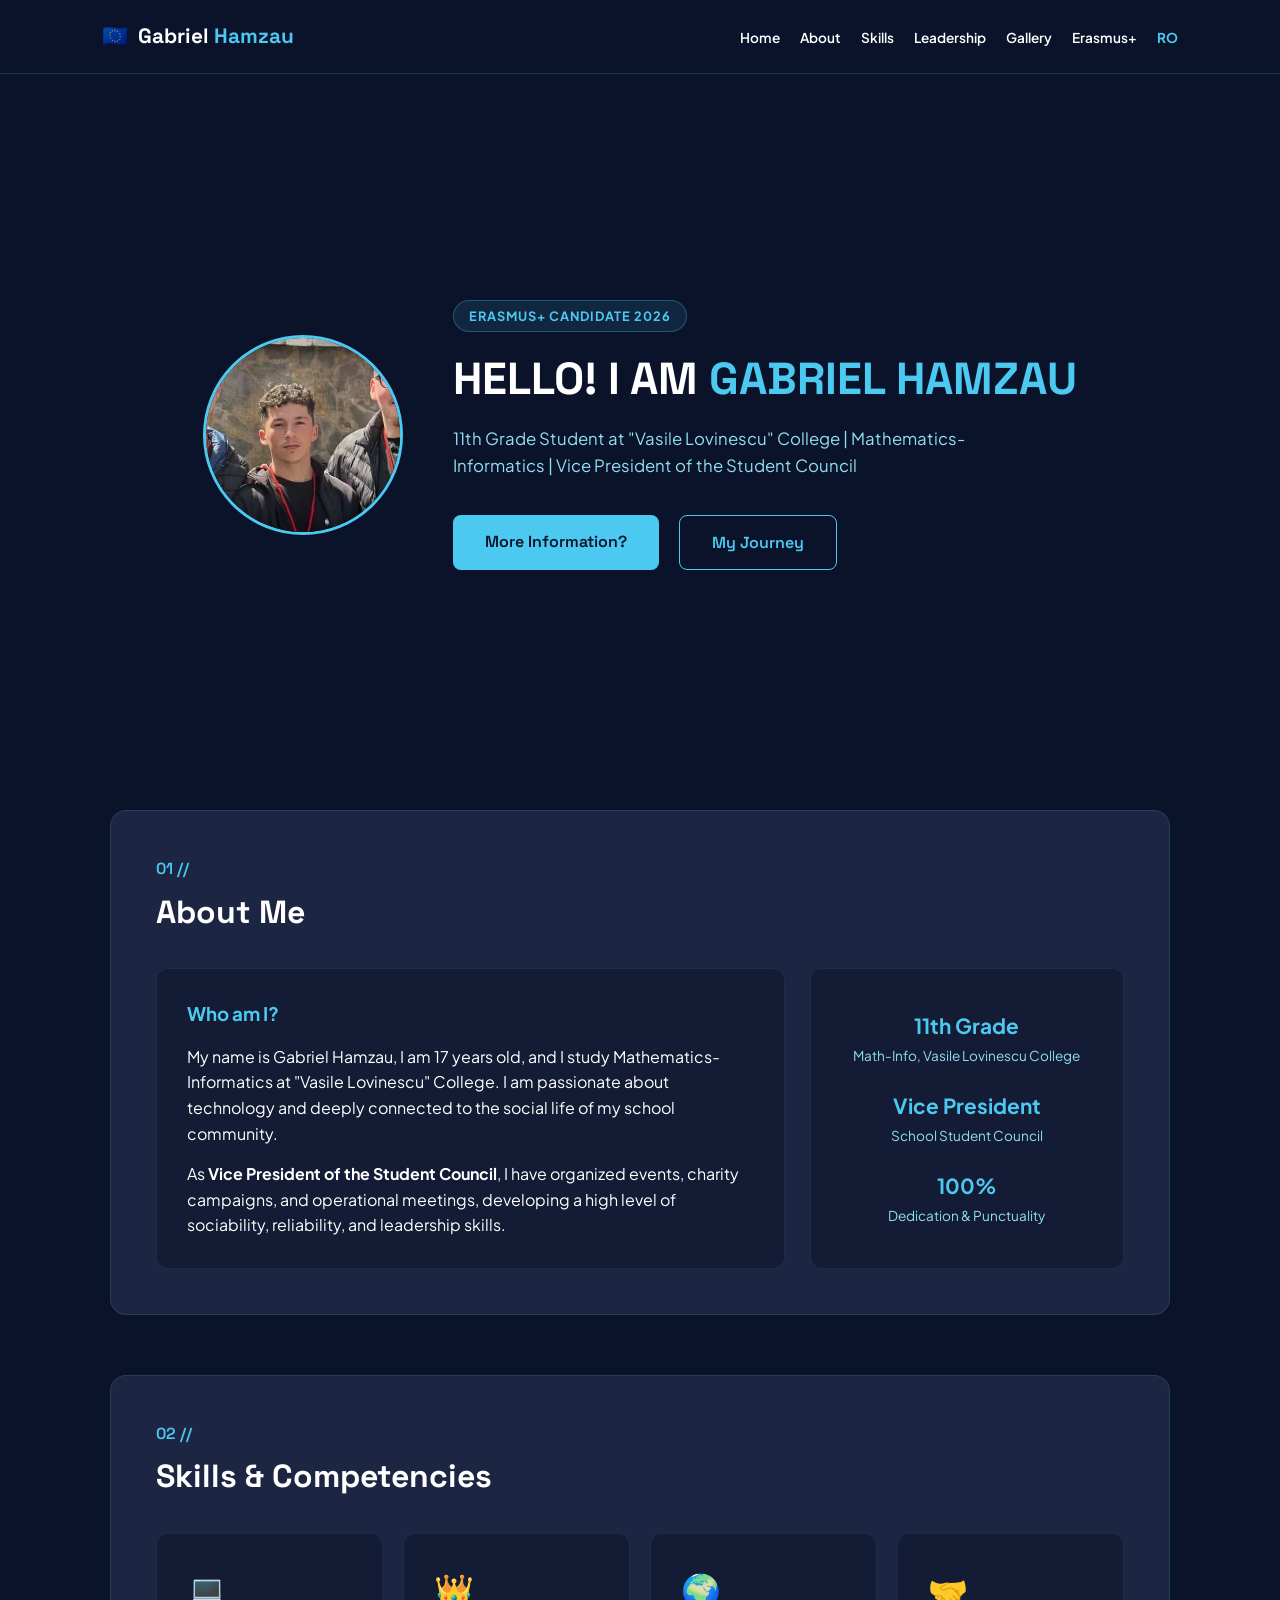
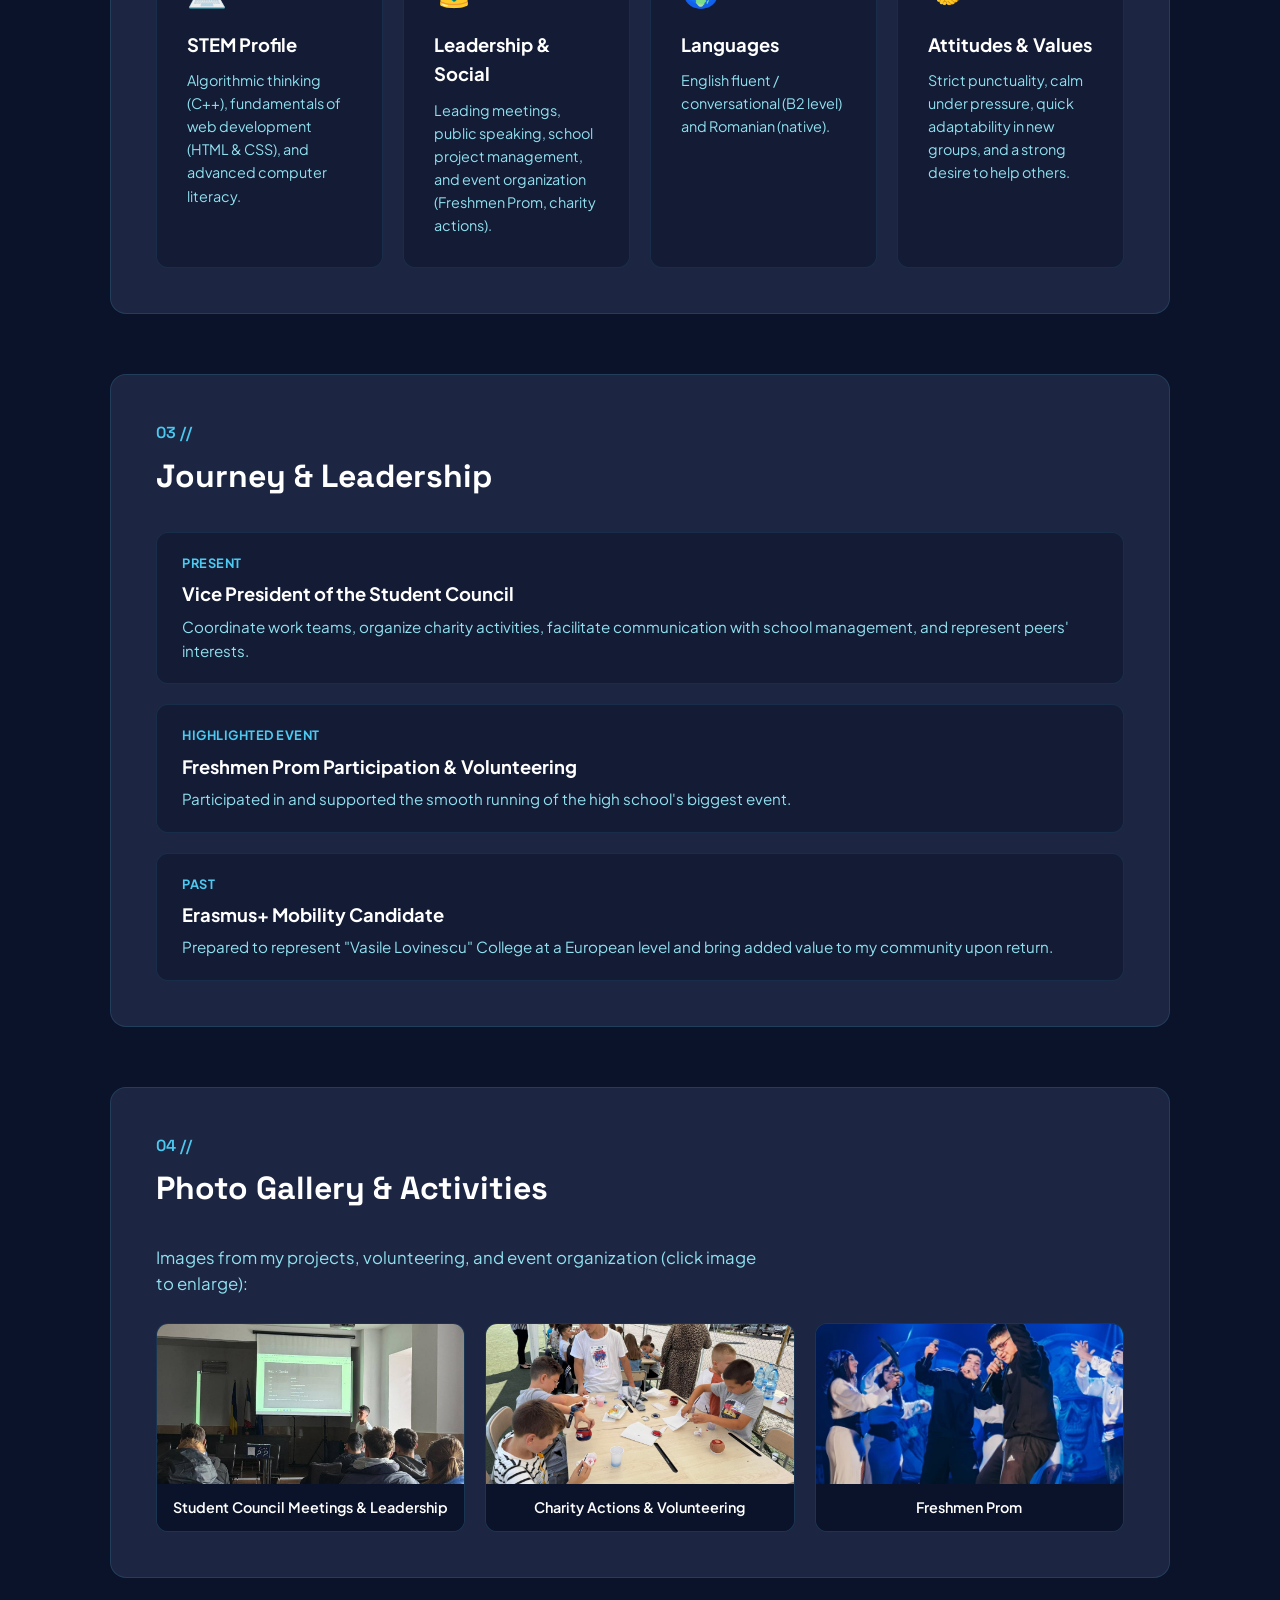
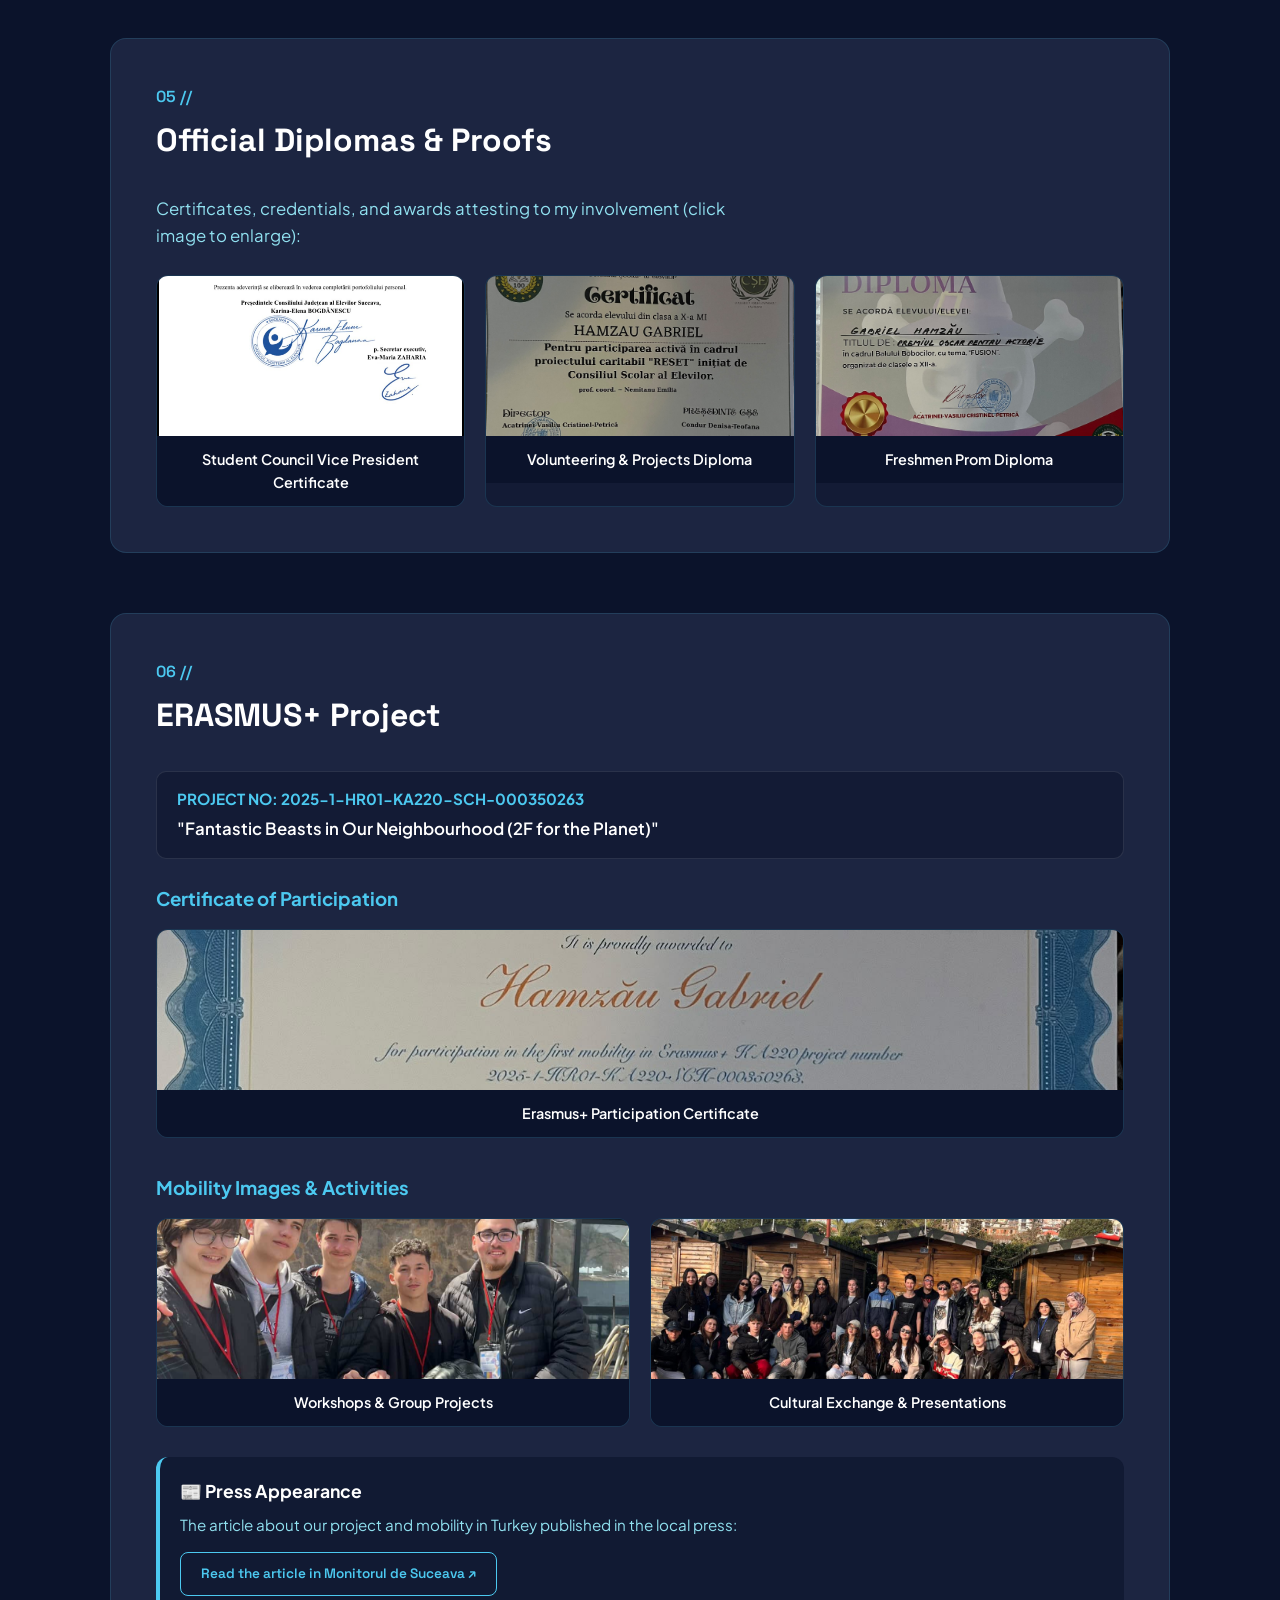
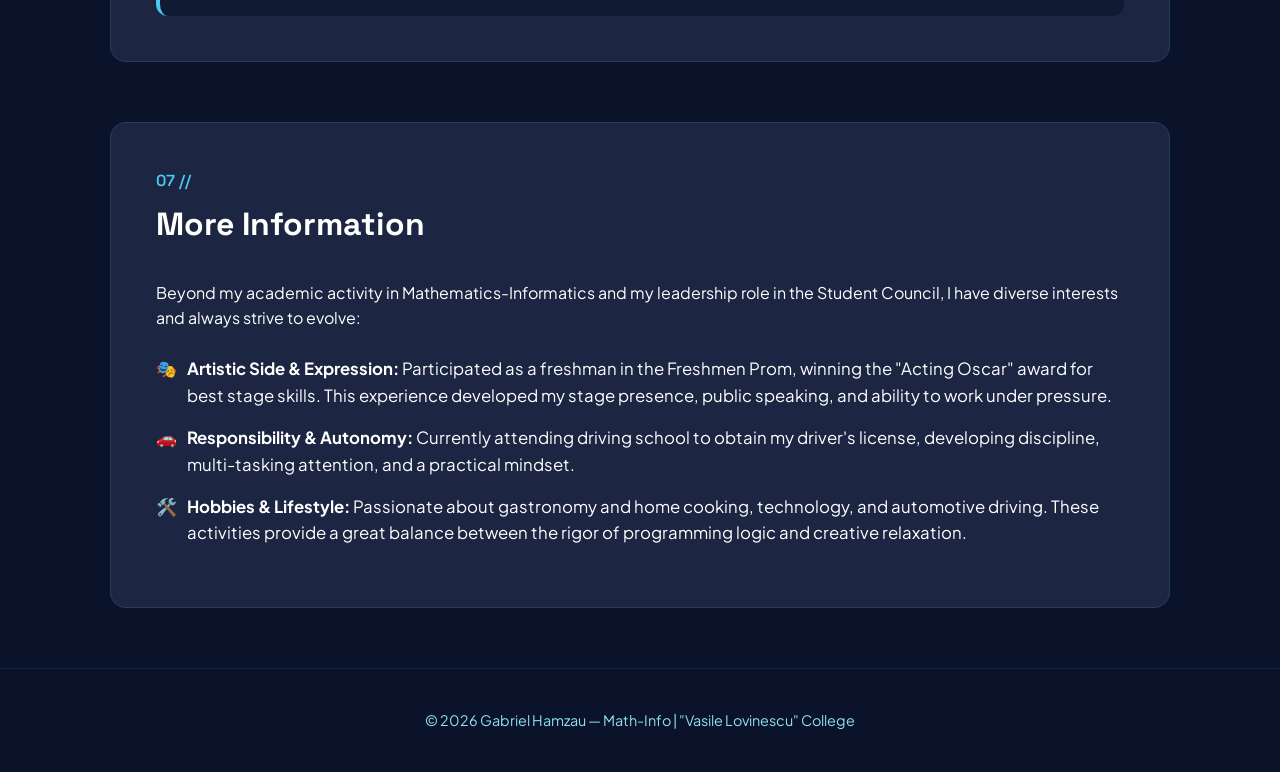
==== index-en.html @ 8b27a1c2 "Add Erasmus portfolio website Co-authored-by: Copilot App <223556219+Copilot@users.noreply.github.co" ====
<!DOCTYPE html>
<html lang="en">
<head>
    <meta charset="UTF-8">
    <meta name="viewport" content="width=device-width, initial-scale=1.0">
    <title>Erasmus Portfolio | Gabriel Hamzau</title>
    <!-- Fonts -->
    <link href="https://fonts.googleapis.com/css2?family=Space+Grotesk:wght@300;400;600;700&family=Plus+Jakarta+Sans:wght@300;400;600;700&display=swap" rel="stylesheet">
    <link rel="stylesheet" href="style.css">
</head>
<body>

    <!-- Video Background -->
    <video autoplay muted loop playsinline class="video-background">
        <source src="Imagini/fundal.mp4" type="video/mp4">
    </video>
    <div class="video-overlay"></div>

    <!-- Navigation Menu -->
    <header>
        <div class="logo">
            <span class="eu-star">🇪🇺</span> Gabriel <span>Hamzau</span>
        </div>
        <nav>
            <ul>
                <li><a href="#hero">Home</a></li>
                <li><a href="#despre">About</a></li>
                <li><a href="#abilitati">Skills</a></li>
                <li><a href="#traseu">Leadership</a></li>
                <li><a href="#galerie">Gallery</a></li>
                <li><a href="#participare-erasmus">Erasmus+</a></li>
                <li><a href="index.html" style="color: var(--primary); font-weight: 700;">RO</a></li>
            </ul>
        </nav>
    </header>

    <!-- HERO SECTION -->
    <section id="hero">
        <div class="hero-content">
            <div class="profile-wrapper">
                <img src="Imagini/profil.jpg" alt="Gabriel Hamzau" class="profile-img">
            </div>
            
            <div class="hero-text">
                <span class="cyber-badge">ERASMUS+ CANDIDATE 2026</span>
                <h1>HELLO! I AM <span class="clean-text">GABRIEL HAMZAU</span></h1>
                <p class="subtitle">11th Grade Student at "Vasile Lovinescu" College | Mathematics-Informatics | Vice President of the Student Council</p>
                <div class="hero-buttons">
                    <a href="#INFORMATII" class="btn primary-glow">More Information?</a>
                    <a href="#traseu" class="btn secondary-btn">My Journey</a>
                </div>
            </div>
        </div>
    </section>

    <main class="main-container">

        <!-- 01 // ABOUT ME -->
        <section id="despre" class="section-card">
            <div class="section-header">
                <span class="section-number">01 //</span>
                <h2>About Me</h2>
            </div>
            <div class="bento-grid">
                <div class="bento-box intro-box">
                    <h3>Who am I?</h3>
                    <p>My name is Gabriel Hamzau, I am 17 years old, and I study Mathematics-Informatics at "Vasile Lovinescu" College. I am passionate about technology and deeply connected to the social life of my school community.</p>
                    <p style="margin-top: 15px;">As <strong>Vice President of the Student Council</strong>, I have organized events, charity campaigns, and operational meetings, developing a high level of sociability, reliability, and leadership skills.</p>
                </div>
                <div class="bento-box stats-box">
                    <div class="stat-item">
                        <span class="stat-num">11th Grade</span>
                        <span class="stat-desc">Math-Info, Vasile Lovinescu College</span>
                    </div>
                    <div class="stat-item">
                        <span class="stat-num">Vice President</span>
                        <span class="stat-desc">School Student Council</span>
                    </div>
                    <div class="stat-item">
                        <span class="stat-num">100%</span>
                        <span class="stat-desc">Dedication & Punctuality</span>
                    </div>
                </div>
            </div>
        </section>

        <!-- 02 // SKILLS -->
        <section id="abilitati" class="section-card">
            <div class="section-header">
                <span class="section-number">02 //</span>
                <h2>Skills & Competencies</h2>
            </div>
            
            <div class="skills-grid">
                <div class="skill-card">
                    <div class="skill-icon">💻</div>
                    <h3>STEM Profile</h3>
                    <p>Algorithmic thinking (C++), fundamentals of web development (HTML & CSS), and advanced computer literacy.</p>
                </div>
                <div class="skill-card">
                    <div class="skill-icon">👑</div>
                    <h3>Leadership & Social</h3>
                    <p>Leading meetings, public speaking, school project management, and event organization (Freshmen Prom, charity actions).</p>
                </div>
                <div class="skill-card">
                    <div class="skill-icon">🌍</div>
                    <h3>Languages</h3>
                    <p>English fluent / conversational (B2 level) and Romanian (native).</p>
                </div>
                <div class="skill-card">
                    <div class="skill-icon">🤝</div>
                    <h3>Attitudes & Values</h3>
                    <p>Strict punctuality, calm under pressure, quick adaptability in new groups, and a strong desire to help others.</p>
                </div>
            </div>
        </section>

        <!-- 03 // JOURNEY & LEADERSHIP -->
        <section id="traseu" class="section-card">
            <div class="section-header">
                <span class="section-number">03 //</span>
                <h2>Journey & Leadership</h2>
            </div>
            
            <div class="timeline">
                <div class="timeline-item">
                    <div class="timeline-date">Present</div>
                    <div class="timeline-content">
                        <h3>Vice President of the Student Council</h3>
                        <p>Coordinate work teams, organize charity activities, facilitate communication with school management, and represent peers' interests.</p>
                    </div>
                </div>
                <div class="timeline-item">
                    <div class="timeline-date">Highlighted Event</div>
                    <div class="timeline-content">
                        <h3>Freshmen Prom Participation & Volunteering</h3>
                        <p>Participated in and supported the smooth running of the high school's biggest event.</p>
                    </div>
                </div>
                <div class="timeline-item">
                    <div class="timeline-date">Past</div>
                    <div class="timeline-content">
                        <h3>Erasmus+ Mobility Candidate</h3>
                        <p>Prepared to represent "Vasile Lovinescu" College at a European level and bring added value to my community upon return.</p>
                    </div>
                </div>
            </div>
        </section>

        <!-- 04 // PHOTO GALLERY -->
        <section id="galerie" class="section-card">
            <div class="section-header">
                <span class="section-number">04 //</span>
                <h2>Photo Gallery & Activities</h2>
            </div>
            <p class="subtitle" style="margin-bottom: 25px;">Images from my projects, volunteering, and event organization (click image to enlarge):</p>
            
            <div class="cyber-gallery">
                <div class="gallery-card" onclick="deschideImagine(this)">
                    <img src="Imagini/activitate1.jpg" alt="Student Council Meetings & Team">
                    <div class="gallery-info">Student Council Meetings & Leadership</div>
                </div>
                <div class="gallery-card" onclick="deschideImagine(this)">
                    <img src="Imagini/activitate2.jpg" alt="Charity Actions">
                    <div class="gallery-info">Charity Actions & Volunteering</div>
                </div>
                <div class="gallery-card" onclick="deschideImagine(this)">
                    <img src="Imagini/activitate3.jpg" alt="Freshmen Prom">
                    <div class="gallery-info">Freshmen Prom</div>
                </div>
            </div>
        </section>

        <!-- 05 // DIPLOMAS & PROOFS -->
        <section id="diplome" class="section-card">
            <div class="section-header">
                <span class="section-number">05 //</span>
                <h2>Official Diplomas & Proofs</h2>
            </div>
            <p class="subtitle" style="margin-bottom: 25px;">Certificates, credentials, and awards attesting to my involvement (click image to enlarge):</p>
            
            <div class="cyber-gallery">
                <div class="gallery-card" onclick="deschideImagine(this)">
                    <img src="Imagini/diploma1.jpg" alt="Vice President Certificate">
                    <div class="gallery-info">Student Council Vice President Certificate</div>
                </div>
                <div class="gallery-card" onclick="deschideImagine(this)">
                    <img src="Imagini/diploma2.jpg" alt="Volunteering Diploma">
                    <div class="gallery-info">Volunteering & Projects Diploma</div>
                </div>
                <div class="gallery-card" onclick="deschideImagine(this)">
                    <img src="Imagini/diploma3.jpg" alt="Freshmen Prom Diploma">
                    <div class="gallery-info">Freshmen Prom Diploma</div>
                </div>
            </div>
        </section>

        <!-- 06 // ERASMUS+ PARTICIPATION -->
        <section id="participare-erasmus" class="section-card">
            <div class="section-header">
                <span class="section-number">06 //</span>
                <h2>ERASMUS+ Project</h2>
            </div>
            <div style="margin-bottom: 25px; background: rgba(11, 19, 43, 0.5); padding: 15px 20px; border-radius: 10px; border: 1px solid rgba(255,255,255,0.1);">
                <p style="color: var(--primary); font-weight: 700; font-size: 0.95rem; margin-bottom: 5px;">PROJECT NO: 2025-1-HR01-KA220-SCH-000350263</p>
                <p style="font-size: 1.05rem; font-weight: 600;">"Fantastic Beasts in Our Neighbourhood (2F for the Planet)"</p>
            </div>
            
            <h3 style="margin-bottom: 15px; color: var(--primary);">Certificate of Participation</h3>
            <div class="cyber-gallery" style="margin-bottom: 35px;">
                <div class="gallery-card" onclick="deschideImagine(this)">
                    <img src="Imagini/diploma10.jpg" alt="ERASMUS Certificate">
                    <div class="gallery-info">Erasmus+ Participation Certificate</div>
                </div>
            </div>

            <h3 style="margin-bottom: 15px; color: var(--primary);">Mobility Images & Activities</h3>
            <div class="cyber-gallery">
                <div class="gallery-card" onclick="deschideImagine(this)">
                    <img src="Imagini/diploma11.jpg" alt="ERASMUS Photos 1">
                    <div class="gallery-info">Workshops & Group Projects</div>
                </div>
                <div class="gallery-card" onclick="deschideImagine(this)">
                    <img src="Imagini/diploma12.jpg" alt="ERASMUS Photos 2">
                    <div class="gallery-info">Cultural Exchange & Presentations</div>
                </div>
            </div>

            <!-- LOCAL PRESS APPEARANCE -->
            <div style="margin-top: 30px; background: rgba(11, 19, 43, 0.6); padding: 20px; border-radius: 12px; border-left: 4px solid var(--primary);">
                <h3 style="font-size: 1.1rem; margin-bottom: 8px;">📰 Press Appearance</h3>
                <p style="color: var(--text-dim); font-size: 0.95rem; margin-bottom: 15px;">
                    The article about our project and mobility in Turkey published in the local press:
                </p>
                <a href="https://www.monitorulsv.ro/turcia-destinatia-celei-de-a-doua-intalniri-de-proiect-pentru-elevi-si-profesori-ai-colegiului-vasile-lovinescu-falticeni_f33e3d/" target="_blank" class="btn secondary-btn" style="font-size: 0.85rem; padding: 10px 20px;">
                    Read the article in Monitorul de Suceava ↗
                </a>
            </div>
        </section>

        <!-- 07 // MORE INFORMATION ABOUT ME -->
        <section id="INFORMATII" class="section-card">
            <div class="section-header">
                <span class="section-number">07 //</span>
                <h2>More Information</h2>
            </div>
            <div class="INFORMATII">
                <p>Beyond my academic activity in Mathematics-Informatics and my leadership role in the Student Council, I have diverse interests and always strive to evolve:</p>
                <ul class="glow-list">
                    <li>🎭 <span><strong>Artistic Side & Expression:</strong> Participated as a freshman in the Freshmen Prom, winning the "Acting Oscar" award for best stage skills. This experience developed my stage presence, public speaking, and ability to work under pressure.</span></li>
                    <li>🚗 <span><strong>Responsibility & Autonomy:</strong> Currently attending driving school to obtain my driver's license, developing discipline, multi-tasking attention, and a practical mindset.</span></li>
                    <li>🛠️ <span><strong>Hobbies & Lifestyle:</strong> Passionate about gastronomy and home cooking, technology, and automotive driving. These activities provide a great balance between the rigor of programming logic and creative relaxation.</span></li>
                </ul>
            </div>
        </section>

    </main>

    <!-- Image Modal -->
    <div id="modal-poza" class="modal" onclick="inchideImagine()">
        <span class="inchide">&times;</span>
        <img class="modal-content" id="img-marita">
        <div id="caption"></div>
    </div>

    <footer>
        <p>&copy; 2026 Gabriel Hamzau — Math-Info | "Vasile Lovinescu" College</p>
    </footer>

    <script>
        function deschideImagine(element) {
            var modal = document.getElementById("modal-poza");
            var imgMarita = document.getElementById("img-marita");
            var captionText = document.getElementById("caption");
            var imgSursa = element.getElementsByTagName("img")[0];
            var textInfo = element.getElementsByClassName("gallery-info")[0];

            modal.style.display = "flex";
            imgMarita.src = imgSursa.src;
            captionText.innerHTML = textInfo.innerHTML;
        }

        function inchideImagine() {
            document.getElementById("modal-poza").style.display = "none";
        }
    </script>
</body>
</html>
---- style.css ----
/* Variabile de culoare unificate */
:root {
    --bg-dark: #0b132b;          /* Albastru închis */
    --card-bg: #1c2541;          /* Card-uri albastru închis */
    --primary: #4cc9f0;          /* Cyan curat */
    --accent: #480ca8;
    --text-white: #ffffff;
    --text-dim: #90e0ef;
}

* {
    margin: 0;
    padding: 0;
    box-sizing: border-box;
    scroll-behavior: smooth;
}

body {
    font-family: 'Plus Jakarta Sans', sans-serif;
    background-color: var(--bg-dark);
    color: var(--text-white);
    overflow-x: hidden;
    line-height: 1.6;
}

/* NOU: FUNDAL VIDEO INTEGRAT */
.video-background {
    position: fixed;
    top: 0;
    left: 0;
    width: 100vw;
    height: 100vh;
    object-fit: cover;
    z-index: -2;
}

/* Overlay întunecat pentru lizibilitatea textului */
.video-overlay {
    position: fixed;
    top: 0;
    left: 0;
    width: 100%;
    height: 100%;
    background: rgba(11, 19, 43, 0.75);
    z-index: -1;
}

/* Antet / Navigație */
header {
    position: fixed;
    top: 0;
    width: 100%;
    display: flex;
    justify-content: space-between;
    align-items: center;
    padding: 20px 8%;
    background: rgba(11, 19, 43, 0.95);
    border-bottom: 1px solid rgba(76, 201, 240, 0.2);
    z-index: 1000;
}

.logo {
    font-family: 'Space Grotesk', sans-serif;
    font-size: 1.3rem;
    font-weight: 700;
}

.logo span {
    color: var(--primary);
}

.eu-star {
    margin-right: 5px;
}

nav ul {
    display: flex;
    list-style: none;
}

nav ul li {
    margin-left: 20px;
}

nav ul li a {
    color: var(--text-white);
    text-decoration: none;
    font-weight: 600;
    font-size: 0.85rem;
    transition: all 0.3s;
    position: relative;
}

nav ul li a:hover {
    color: var(--primary);
}

/* Secțiunea HERO */
#hero {
    min-height: 90vh;
    display: flex;
    align-items: center;
    justify-content: center;
    padding: 120px 8% 60px 8%;
}

.hero-content {
    display: flex;
    align-items: center;
    gap: 50px;
    max-width: 1200px;
}

.profile-wrapper {
    width: 200px;
    height: 200px;
    flex-shrink: 0;
}

.profile-img {
    width: 100%;
    height: 100%;
    border-radius: 50%;
    object-fit: cover;
    border: 3px solid var(--primary);
}

.cyber-badge {
    background: rgba(76, 201, 240, 0.1);
    color: var(--primary);
    border: 1px solid rgba(76, 201, 240, 0.3);
    padding: 5px 15px;
    border-radius: 30px;
    font-size: 0.8rem;
    font-weight: 700;
    letter-spacing: 1px;
    display: inline-block;
    margin-bottom: 20px;
}

h1 {
    font-family: 'Space Grotesk', sans-serif;
    font-size: 2.8rem;
    font-weight: 700;
    line-height: 1.2;
    margin-bottom: 20px;
}

.clean-text {
    color: var(--primary);
}

.subtitle {
    font-size: 1.05rem;
    color: var(--text-dim);
    margin-bottom: 35px;
    max-width: 600px;
}

/* Butoane */
.hero-buttons {
    display: flex;
    gap: 20px;
}

.btn {
    display: inline-block;
    padding: 14px 32px;
    border-radius: 8px;
    text-decoration: none;
    font-weight: 600;
    font-size: 1rem;
    transition: all 0.3s ease;
    font-family: 'Space Grotesk', sans-serif;
}

.primary-glow {
    background: var(--primary);
    color: var(--bg-dark);
}

.primary-glow:hover {
    background: #ffffff;
    transform: translateY(-2px);
}

.secondary-btn {
    border: 1px solid var(--primary);
    color: var(--primary);
}

.secondary-btn:hover {
    background: rgba(76, 201, 240, 0.1);
}

/* Structura Principală */
.main-container {
    max-width: 1100px;
    margin: 0 auto;
    padding: 0 20px;
}

.section-card {
    background: var(--card-bg);
    border: 1px solid rgba(76, 201, 240, 0.15);
    padding: 45px;
    border-radius: 16px;
    margin-bottom: 60px;
}

.section-header {
    margin-bottom: 30px;
}

.section-number {
    color: var(--primary);
    font-family: 'Space Grotesk', sans-serif;
    font-weight: 600;
    display: block;
    margin-bottom: 5px;
}

h2 {
    font-family: 'Space Grotesk', sans-serif;
    font-size: 2rem;
}

/* Bento Grid */
.bento-grid {
    display: grid;
    grid-template-columns: 2fr 1fr;
    gap: 25px;
}

.bento-box {
    background: rgba(11, 19, 43, 0.5);
    border: 1px solid rgba(76, 201, 240, 0.1);
    padding: 30px;
    border-radius: 12px;
}

.intro-box h3 {
    margin-bottom: 15px;
    color: var(--primary);
}

.stats-box {
    display: flex;
    flex-direction: column;
    justify-content: space-around;
    text-align: center;
}

.stat-item {
    margin: 10px 0;
}

.stat-num {
    font-size: 1.3rem;
    font-weight: 700;
    color: var(--primary);
    display: block;
}

.stat-desc {
    color: var(--text-dim);
    font-size: 0.85rem;
}

/* Abilități Grid */
.skills-grid {
    display: grid;
    grid-template-columns: repeat(auto-fit, minmax(220px, 1fr));
    gap: 20px;
}

.skill-card {
    background: rgba(11, 19, 43, 0.5);
    border: 1px solid rgba(76, 201, 240, 0.1);
    padding: 30px;
    border-radius: 12px;
    transition: all 0.3s ease;
}

.skill-card:hover {
    border-color: var(--primary);
}

.skill-icon {
    font-size: 2rem;
    margin-bottom: 15px;
}

.skill-card h3 {
    margin-bottom: 10px;
    font-size: 1.15rem;
}

.skill-card p {
    color: var(--text-dim);
    font-size: 0.9rem;
}

/* Parcurs & Leadership */
.timeline {
    display: flex;
    flex-direction: column;
    gap: 20px;
}

.timeline-item {
    background: rgba(11, 19, 43, 0.5);
    border: 1px solid rgba(76, 201, 240, 0.1);
    padding: 20px 25px;
    border-radius: 12px;
}

.timeline-date {
    color: var(--primary);
    font-size: 0.8rem;
    font-weight: 700;
    text-transform: uppercase;
    margin-bottom: 6px;
    letter-spacing: 0.5px;
}

.timeline-content h3 {
    font-size: 1.15rem;
    margin-bottom: 6px;
}

.timeline-content p {
    color: var(--text-dim);
    font-size: 0.95rem;
}

/* Galerie & Diplome Grid */
.cyber-gallery {
    display: grid;
    grid-template-columns: repeat(auto-fit, minmax(240px, 1fr));
    gap: 20px;
}

.gallery-card {
    background: rgba(11, 19, 43, 0.5);
    border: 1px solid rgba(76, 201, 240, 0.15);
    border-radius: 12px;
    overflow: hidden;
    cursor: pointer;
    transition: all 0.3s ease;
}

.gallery-card:hover {
    border-color: var(--primary);
}

.gallery-card img {
    width: 100%;
    height: 160px;
    object-fit: cover;
    display: block;
}

.gallery-info {
    padding: 12px;
    text-align: center;
    font-size: 0.9rem;
    font-weight: 600;
    color: var(--text-white);
    background: var(--bg-dark);
}

/* Lista Erasmus */
.glow-list {
    list-style: none;
    margin-top: 25px;
}

.glow-list li {
    margin-bottom: 15px;
    display: flex;
    align-items: start;
    font-size: 1.05rem;
}

.glow-list li span {
    margin-left: 10px;
}

/* Modal Pop-up */
.modal {
    display: none;
    position: fixed;
    z-index: 2000;
    left: 0;
    top: 0;
    width: 100%;
    height: 100%;
    background-color: rgba(0, 0, 0, 0.85);
    backdrop-filter: blur(5px);
    justify-content: center;
    align-items: center;
    flex-direction: column;
    cursor: pointer;
}

.modal-content {
    max-width: 85%;
    max-height: 80%;
    border-radius: 10px;
    border: 2px solid var(--primary);
}

#caption {
    margin-top: 15px;
    color: var(--text-white);
    font-size: 1.1rem;
    font-weight: 600;
}

.inchide {
    position: absolute;
    top: 20px;
    right: 35px;
    color: #ffffff;
    font-size: 40px;
    font-weight: bold;
}

/* Footer */
footer {
    text-align: center;
    padding: 40px;
    background: var(--bg-dark);
    color: var(--text-dim);
    font-size: 0.9rem;
    border-top: 1px solid rgba(76, 201, 240, 0.1);
}

/* Adaptare ecran mobil */
@media (max-width: 900px) {
    .hero-content {
        flex-direction: column;
        text-align: center;
    }
    .hero-buttons {
        justify-content: center;
    }
    .bento-grid {
        grid-template-columns: 1fr;
    }
    header {
        padding: 15px 5%;
    }
}
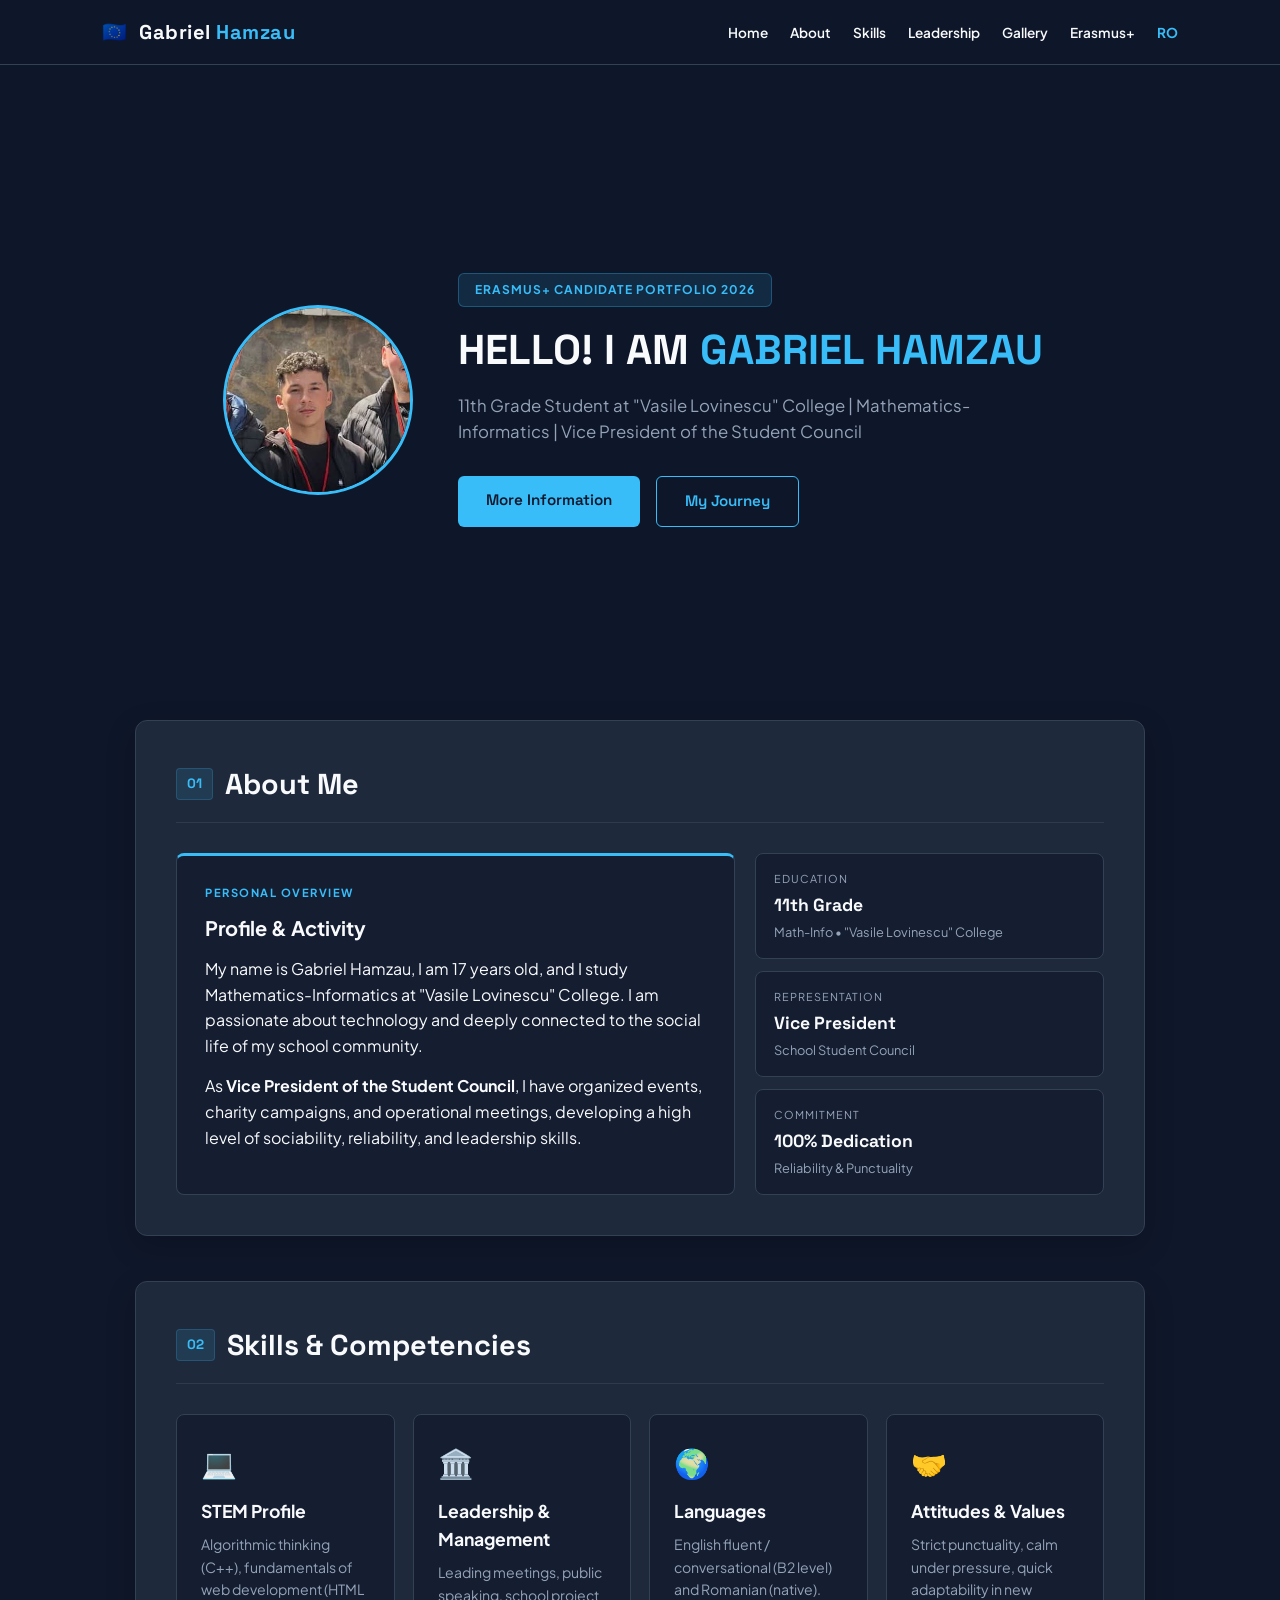
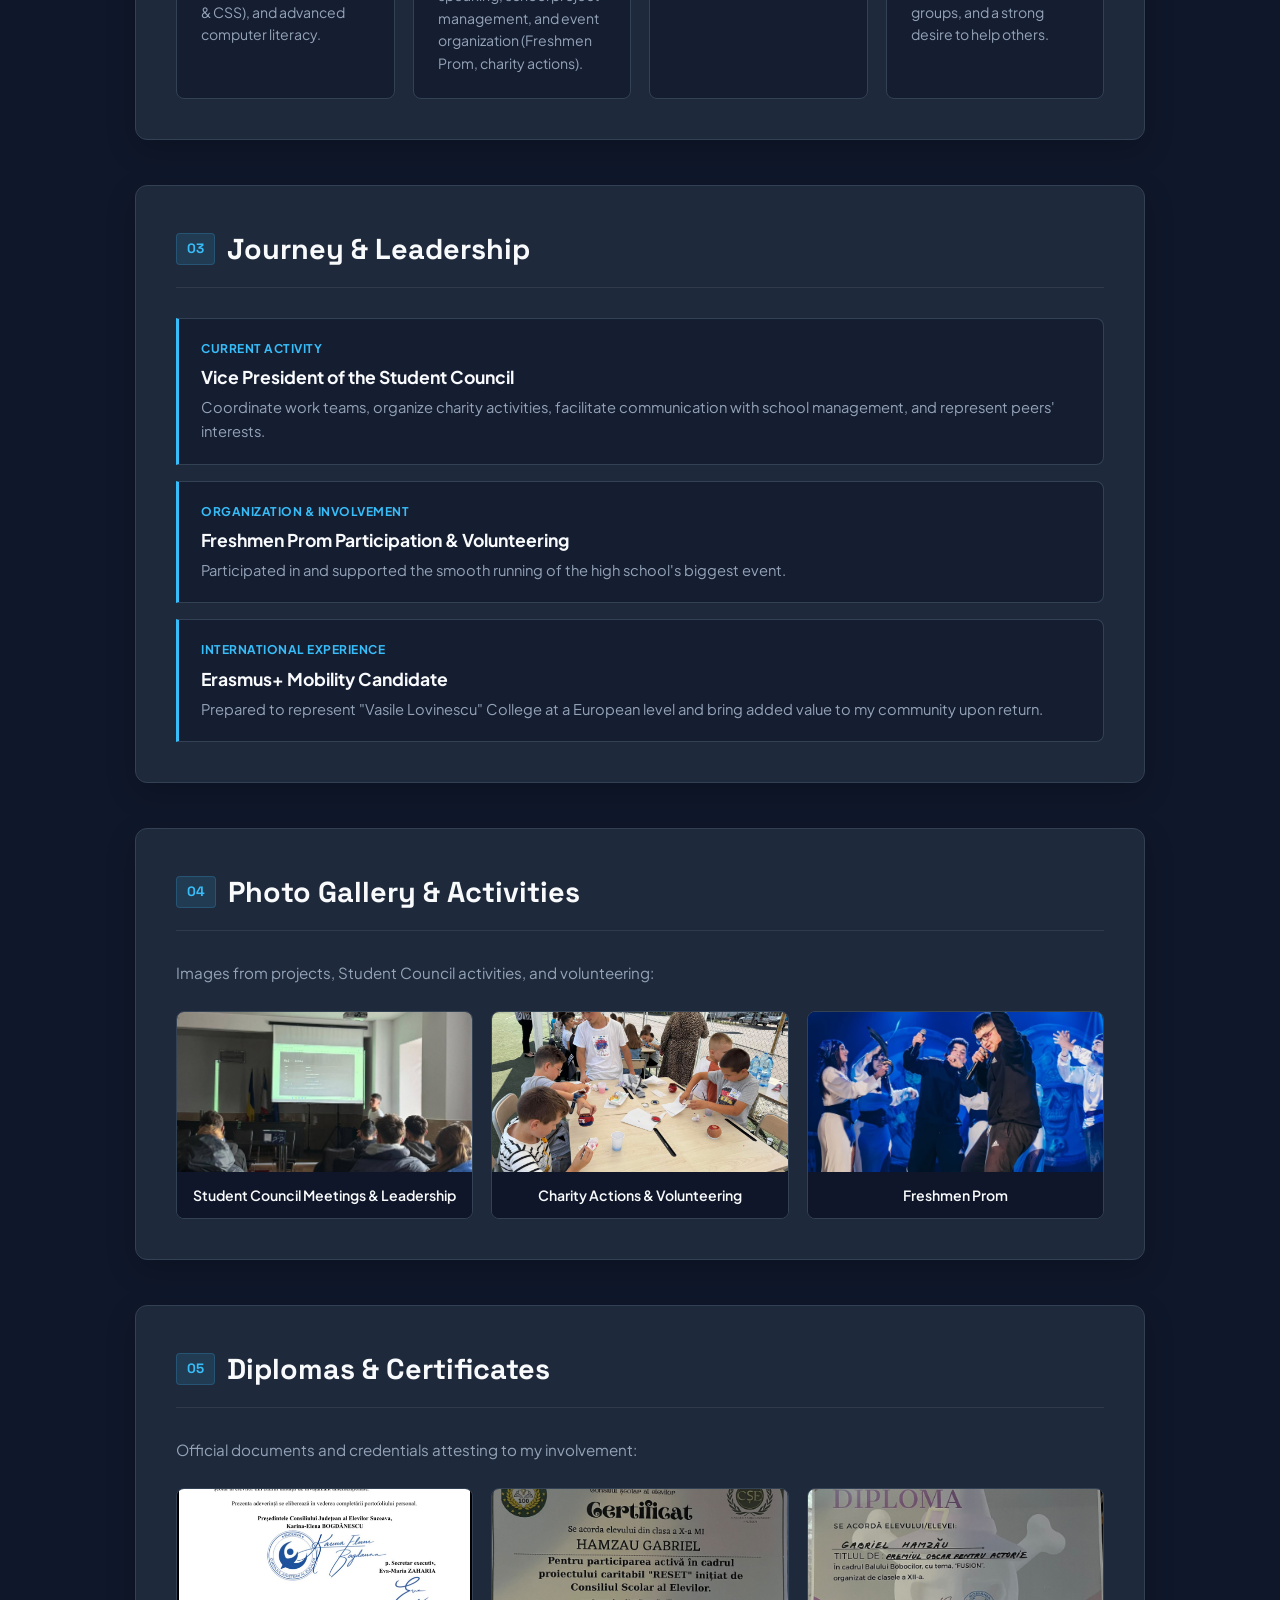
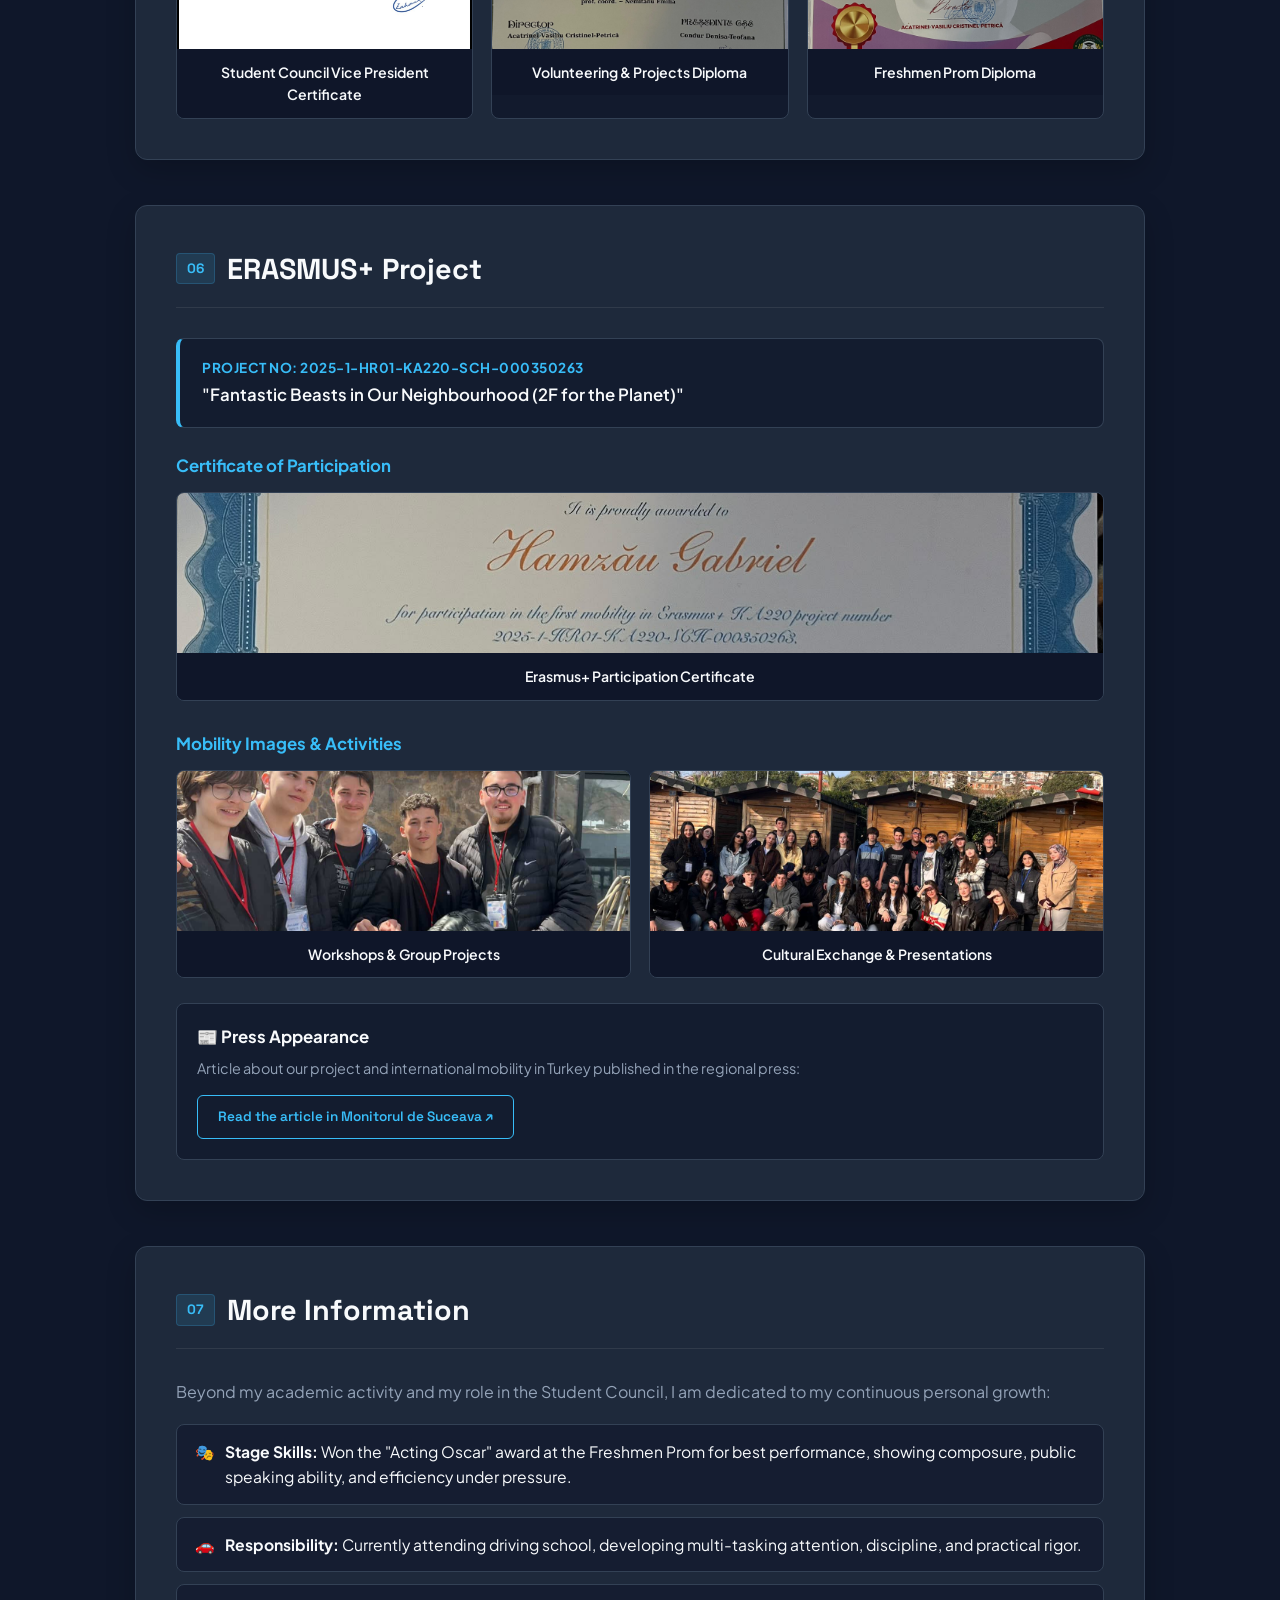
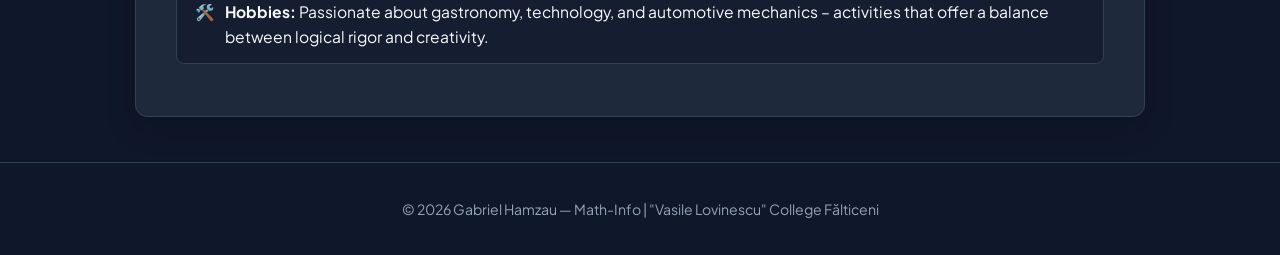
==== commit e9661ce1: "Refresh Erasmus portfolio content and design Co-authored-by: Copilot App <223556219+Copilot@users.no" ====
--- a/index-en.html
+++ b/index-en.html
@@ -5,7 +5,7 @@
     <meta name="viewport" content="width=device-width, initial-scale=1.0">
     <title>Erasmus Portfolio | Gabriel Hamzau</title>
     <!-- Fonts -->
-    <link href="https://fonts.googleapis.com/css2?family=Space+Grotesk:wght@300;400;600;700&family=Plus+Jakarta+Sans:wght@300;400;600;700&display=swap" rel="stylesheet">
+    <link href="https://fonts.googleapis.com/css2?family=Space+Grotesk:wght@400;600;700&family=Plus+Jakarta+Sans:wght@400;500;600;700&display=swap" rel="stylesheet">
     <link rel="stylesheet" href="style.css">
 </head>
 <body>
@@ -42,11 +42,11 @@
             </div>
             
             <div class="hero-text">
-                <span class="cyber-badge">ERASMUS+ CANDIDATE 2026</span>
+                <span class="cyber-badge">ERASMUS+ CANDIDATE PORTFOLIO 2026</span>
                 <h1>HELLO! I AM <span class="clean-text">GABRIEL HAMZAU</span></h1>
                 <p class="subtitle">11th Grade Student at "Vasile Lovinescu" College | Mathematics-Informatics | Vice President of the Student Council</p>
                 <div class="hero-buttons">
-                    <a href="#INFORMATII" class="btn primary-glow">More Information?</a>
+                    <a href="#INFORMATII" class="btn primary-glow">More Information</a>
                     <a href="#traseu" class="btn secondary-btn">My Journey</a>
                 </div>
             </div>
@@ -58,27 +58,33 @@
         <!-- 01 // ABOUT ME -->
         <section id="despre" class="section-card">
             <div class="section-header">
-                <span class="section-number">01 //</span>
+                <span class="section-number">01</span>
                 <h2>About Me</h2>
             </div>
-            <div class="bento-grid">
-                <div class="bento-box intro-box">
-                    <h3>Who am I?</h3>
+            
+            <div class="custom-about-grid">
+                <div class="about-main-box">
+                    <span class="box-tag">PERSONAL OVERVIEW</span>
+                    <h3>Profile & Activity</h3>
                     <p>My name is Gabriel Hamzau, I am 17 years old, and I study Mathematics-Informatics at "Vasile Lovinescu" College. I am passionate about technology and deeply connected to the social life of my school community.</p>
                     <p style="margin-top: 15px;">As <strong>Vice President of the Student Council</strong>, I have organized events, charity campaigns, and operational meetings, developing a high level of sociability, reliability, and leadership skills.</p>
                 </div>
-                <div class="bento-box stats-box">
-                    <div class="stat-item">
-                        <span class="stat-num">11th Grade</span>
-                        <span class="stat-desc">Math-Info, Vasile Lovinescu College</span>
-                    </div>
-                    <div class="stat-item">
-                        <span class="stat-num">Vice President</span>
-                        <span class="stat-desc">School Student Council</span>
-                    </div>
-                    <div class="stat-item">
-                        <span class="stat-num">100%</span>
-                        <span class="stat-desc">Dedication & Punctuality</span>
+
+                <div class="about-stats-column">
+                    <div class="stat-card-item">
+                        <span class="stat-label">EDUCATION</span>
+                        <span class="stat-value">11th Grade</span>
+                        <span class="stat-sub">Math-Info • "Vasile Lovinescu" College</span>
+                    </div>
+                    <div class="stat-card-item">
+                        <span class="stat-label">REPRESENTATION</span>
+                        <span class="stat-value">Vice President</span>
+                        <span class="stat-sub">School Student Council</span>
+                    </div>
+                    <div class="stat-card-item">
+                        <span class="stat-label">COMMITMENT</span>
+                        <span class="stat-value">100% Dedication</span>
+                        <span class="stat-sub">Reliability & Punctuality</span>
                     </div>
                 </div>
             </div>
@@ -87,7 +93,7 @@
         <!-- 02 // SKILLS -->
         <section id="abilitati" class="section-card">
             <div class="section-header">
-                <span class="section-number">02 //</span>
+                <span class="section-number">02</span>
                 <h2>Skills & Competencies</h2>
             </div>
             
@@ -98,8 +104,8 @@
                     <p>Algorithmic thinking (C++), fundamentals of web development (HTML & CSS), and advanced computer literacy.</p>
                 </div>
                 <div class="skill-card">
-                    <div class="skill-icon">👑</div>
-                    <h3>Leadership & Social</h3>
+                    <div class="skill-icon">🏛️</div>
+                    <h3>Leadership & Management</h3>
                     <p>Leading meetings, public speaking, school project management, and event organization (Freshmen Prom, charity actions).</p>
                 </div>
                 <div class="skill-card">
@@ -118,27 +124,27 @@
         <!-- 03 // JOURNEY & LEADERSHIP -->
         <section id="traseu" class="section-card">
             <div class="section-header">
-                <span class="section-number">03 //</span>
+                <span class="section-number">03</span>
                 <h2>Journey & Leadership</h2>
             </div>
             
             <div class="timeline">
                 <div class="timeline-item">
-                    <div class="timeline-date">Present</div>
+                    <div class="timeline-date">Current Activity</div>
                     <div class="timeline-content">
                         <h3>Vice President of the Student Council</h3>
                         <p>Coordinate work teams, organize charity activities, facilitate communication with school management, and represent peers' interests.</p>
                     </div>
                 </div>
                 <div class="timeline-item">
-                    <div class="timeline-date">Highlighted Event</div>
+                    <div class="timeline-date">Organization & Involvement</div>
                     <div class="timeline-content">
                         <h3>Freshmen Prom Participation & Volunteering</h3>
                         <p>Participated in and supported the smooth running of the high school's biggest event.</p>
                     </div>
                 </div>
                 <div class="timeline-item">
-                    <div class="timeline-date">Past</div>
+                    <div class="timeline-date">International Experience</div>
                     <div class="timeline-content">
                         <h3>Erasmus+ Mobility Candidate</h3>
                         <p>Prepared to represent "Vasile Lovinescu" College at a European level and bring added value to my community upon return.</p>
@@ -150,14 +156,14 @@
         <!-- 04 // PHOTO GALLERY -->
         <section id="galerie" class="section-card">
             <div class="section-header">
-                <span class="section-number">04 //</span>
+                <span class="section-number">04</span>
                 <h2>Photo Gallery & Activities</h2>
             </div>
-            <p class="subtitle" style="margin-bottom: 25px;">Images from my projects, volunteering, and event organization (click image to enlarge):</p>
+            <p class="subtitle-sec">Images from projects, Student Council activities, and volunteering:</p>
             
             <div class="cyber-gallery">
                 <div class="gallery-card" onclick="deschideImagine(this)">
-                    <img src="Imagini/activitate1.jpg" alt="Student Council Meetings & Team">
+                    <img src="Imagini/activitate1.jpg" alt="Student Council Meetings & Leadership">
                     <div class="gallery-info">Student Council Meetings & Leadership</div>
                 </div>
                 <div class="gallery-card" onclick="deschideImagine(this)">
@@ -174,10 +180,10 @@
         <!-- 05 // DIPLOMAS & PROOFS -->
         <section id="diplome" class="section-card">
             <div class="section-header">
-                <span class="section-number">05 //</span>
-                <h2>Official Diplomas & Proofs</h2>
-            </div>
-            <p class="subtitle" style="margin-bottom: 25px;">Certificates, credentials, and awards attesting to my involvement (click image to enlarge):</p>
+                <span class="section-number">05</span>
+                <h2>Diplomas & Certificates</h2>
+            </div>
+            <p class="subtitle-sec">Official documents and credentials attesting to my involvement:</p>
             
             <div class="cyber-gallery">
                 <div class="gallery-card" onclick="deschideImagine(this)">
@@ -198,23 +204,23 @@
         <!-- 06 // ERASMUS+ PARTICIPATION -->
         <section id="participare-erasmus" class="section-card">
             <div class="section-header">
-                <span class="section-number">06 //</span>
+                <span class="section-number">06</span>
                 <h2>ERASMUS+ Project</h2>
             </div>
-            <div style="margin-bottom: 25px; background: rgba(11, 19, 43, 0.5); padding: 15px 20px; border-radius: 10px; border: 1px solid rgba(255,255,255,0.1);">
-                <p style="color: var(--primary); font-weight: 700; font-size: 0.95rem; margin-bottom: 5px;">PROJECT NO: 2025-1-HR01-KA220-SCH-000350263</p>
-                <p style="font-size: 1.05rem; font-weight: 600;">"Fantastic Beasts in Our Neighbourhood (2F for the Planet)"</p>
-            </div>
-            
-            <h3 style="margin-bottom: 15px; color: var(--primary);">Certificate of Participation</h3>
-            <div class="cyber-gallery" style="margin-bottom: 35px;">
+            <div class="erasmus-banner">
+                <p class="project-code">PROJECT NO: 2025-1-HR01-KA220-SCH-000350263</p>
+                <p class="project-title">"Fantastic Beasts in Our Neighbourhood (2F for the Planet)"</p>
+            </div>
+            
+            <h3 class="subsection-title">Certificate of Participation</h3>
+            <div class="cyber-gallery" style="margin-bottom: 30px;">
                 <div class="gallery-card" onclick="deschideImagine(this)">
                     <img src="Imagini/diploma10.jpg" alt="ERASMUS Certificate">
                     <div class="gallery-info">Erasmus+ Participation Certificate</div>
                 </div>
             </div>
 
-            <h3 style="margin-bottom: 15px; color: var(--primary);">Mobility Images & Activities</h3>
+            <h3 class="subsection-title">Mobility Images & Activities</h3>
             <div class="cyber-gallery">
                 <div class="gallery-card" onclick="deschideImagine(this)">
                     <img src="Imagini/diploma11.jpg" alt="ERASMUS Photos 1">
@@ -227,10 +233,10 @@
             </div>
 
             <!-- LOCAL PRESS APPEARANCE -->
-            <div style="margin-top: 30px; background: rgba(11, 19, 43, 0.6); padding: 20px; border-radius: 12px; border-left: 4px solid var(--primary);">
-                <h3 style="font-size: 1.1rem; margin-bottom: 8px;">📰 Press Appearance</h3>
-                <p style="color: var(--text-dim); font-size: 0.95rem; margin-bottom: 15px;">
-                    The article about our project and mobility in Turkey published in the local press:
+            <div class="press-box">
+                <h3>📰 Press Appearance</h3>
+                <p>
+                    Article about our project and international mobility in Turkey published in the regional press:
                 </p>
                 <a href="https://www.monitorulsv.ro/turcia-destinatia-celei-de-a-doua-intalniri-de-proiect-pentru-elevi-si-profesori-ai-colegiului-vasile-lovinescu-falticeni_f33e3d/" target="_blank" class="btn secondary-btn" style="font-size: 0.85rem; padding: 10px 20px;">
                     Read the article in Monitorul de Suceava ↗
@@ -241,15 +247,15 @@
         <!-- 07 // MORE INFORMATION ABOUT ME -->
         <section id="INFORMATII" class="section-card">
             <div class="section-header">
-                <span class="section-number">07 //</span>
+                <span class="section-number">07</span>
                 <h2>More Information</h2>
             </div>
             <div class="INFORMATII">
-                <p>Beyond my academic activity in Mathematics-Informatics and my leadership role in the Student Council, I have diverse interests and always strive to evolve:</p>
+                <p style="color: var(--text-dim); font-size: 1rem;">Beyond my academic activity and my role in the Student Council, I am dedicated to my continuous personal growth:</p>
                 <ul class="glow-list">
-                    <li>🎭 <span><strong>Artistic Side & Expression:</strong> Participated as a freshman in the Freshmen Prom, winning the "Acting Oscar" award for best stage skills. This experience developed my stage presence, public speaking, and ability to work under pressure.</span></li>
-                    <li>🚗 <span><strong>Responsibility & Autonomy:</strong> Currently attending driving school to obtain my driver's license, developing discipline, multi-tasking attention, and a practical mindset.</span></li>
-                    <li>🛠️ <span><strong>Hobbies & Lifestyle:</strong> Passionate about gastronomy and home cooking, technology, and automotive driving. These activities provide a great balance between the rigor of programming logic and creative relaxation.</span></li>
+                    <li>🎭 <span><strong>Stage Skills:</strong> Won the "Acting Oscar" award at the Freshmen Prom for best performance, showing composure, public speaking ability, and efficiency under pressure.</span></li>
+                    <li>🚗 <span><strong>Responsibility:</strong> Currently attending driving school, developing multi-tasking attention, discipline, and practical rigor.</span></li>
+                    <li>🛠️ <span><strong>Hobbies:</strong> Passionate about gastronomy, technology, and automotive mechanics – activities that offer a balance between logical rigor and creativity.</span></li>
                 </ul>
             </div>
         </section>
@@ -264,7 +270,7 @@
     </div>
 
     <footer>
-        <p>&copy; 2026 Gabriel Hamzau — Math-Info | "Vasile Lovinescu" College</p>
+        <p>&copy; 2026 Gabriel Hamzau — Math-Info | "Vasile Lovinescu" College Fălticeni</p>
     </footer>
 
     <script>
--- a/style.css
+++ b/style.css
@@ -1,13 +1,15 @@
-/* Variabile de culoare unificate */
+/* /// 1. VARIABILE DE CULOARE (PALETĂ CORPORATE / INSTITUȚIONALĂ ELEGANTĂ) */
 :root {
-    --bg-dark: #0b132b;          /* Albastru închis */
-    --card-bg: #1c2541;          /* Card-uri albastru închis */
-    --primary: #4cc9f0;          /* Cyan curat */
-    --accent: #480ca8;
-    --text-white: #ffffff;
-    --text-dim: #90e0ef;
-}
-
+    --bg-dark: #0f172a;           /* Albastru închis profund, clasic */    
+    --card-bg: #1e293b;           /* Fundal solid, sobru și ușor de citit */
+    --card-border: #334155;       /* Linie discretă de contur argintiu-închis */
+    --primary: #38bdf8;           /* Albastru/cyan sobru (accent) */
+    --primary-soft: rgba(56, 189, 248, 0.12);
+    --text-white: #f8fafc;        /* Alb curat */
+    --text-dim: #94a3b8;          /* Gri subtil pentru detalii */
+}
+
+/* /// 2. RESETARE GENERALĂ */
 * {
     margin: 0;
     padding: 0;
@@ -15,6 +17,7 @@
     scroll-behavior: smooth;
 }
 
+/* /// 3. BODY */
 body {
     font-family: 'Plus Jakarta Sans', sans-serif;
     background-color: var(--bg-dark);
@@ -23,7 +26,7 @@
     line-height: 1.6;
 }
 
-/* NOU: FUNDAL VIDEO INTEGRAT */
+/* /// 4. FUNDAL VIDEO & OVERLAY */
 .video-background {
     position: fixed;
     top: 0;
@@ -34,18 +37,17 @@
     z-index: -2;
 }
 
-/* Overlay întunecat pentru lizibilitatea textului */
 .video-overlay {
     position: fixed;
     top: 0;
     left: 0;
     width: 100%;
     height: 100%;
-    background: rgba(11, 19, 43, 0.75);
+    background: rgba(15, 23, 42, 0.85);
     z-index: -1;
 }
 
-/* Antet / Navigație */
+/* /// 5. HEADER & NAVIGAȚIE */
 header {
     position: fixed;
     top: 0;
@@ -53,16 +55,17 @@
     display: flex;
     justify-content: space-between;
     align-items: center;
-    padding: 20px 8%;
-    background: rgba(11, 19, 43, 0.95);
-    border-bottom: 1px solid rgba(76, 201, 240, 0.2);
+    padding: 16px 8%;
+    background: rgba(15, 23, 42, 0.95);
+    border-bottom: 1px solid var(--card-border);
     z-index: 1000;
 }
 
 .logo {
     font-family: 'Space Grotesk', sans-serif;
-    font-size: 1.3rem;
-    font-weight: 700;
+    font-size: 1.25rem;
+    font-weight: 700;
+    letter-spacing: 0.5px;
 }
 
 .logo span {
@@ -70,7 +73,7 @@
 }
 
 .eu-star {
-    margin-right: 5px;
+    margin-right: 6px;
 }
 
 nav ul {
@@ -79,7 +82,7 @@
 }
 
 nav ul li {
-    margin-left: 20px;
+    margin-left: 22px;
 }
 
 nav ul li a {
@@ -87,33 +90,32 @@
     text-decoration: none;
     font-weight: 600;
     font-size: 0.85rem;
-    transition: all 0.3s;
-    position: relative;
+    transition: color 0.2s ease;
 }
 
 nav ul li a:hover {
     color: var(--primary);
 }
 
-/* Secțiunea HERO */
+/* /// 6. HERO SECTION */
 #hero {
-    min-height: 90vh;
+    min-height: 80vh;
     display: flex;
     align-items: center;
     justify-content: center;
-    padding: 120px 8% 60px 8%;
+    padding: 130px 8% 50px 8%;
 }
 
 .hero-content {
     display: flex;
     align-items: center;
-    gap: 50px;
-    max-width: 1200px;
+    gap: 45px;
+    max-width: 1100px;
 }
 
 .profile-wrapper {
-    width: 200px;
-    height: 200px;
+    width: 190px;
+    height: 190px;
     flex-shrink: 0;
 }
 
@@ -122,28 +124,28 @@
     height: 100%;
     border-radius: 50%;
     object-fit: cover;
-    border: 3px solid var(--primary);
+    border: 3px solid var(--primary); 
 }
 
 .cyber-badge {
-    background: rgba(76, 201, 240, 0.1);
-    color: var(--primary);
-    border: 1px solid rgba(76, 201, 240, 0.3);
-    padding: 5px 15px;
-    border-radius: 30px;
-    font-size: 0.8rem;
+    background: var(--primary-soft);
+    color: var(--primary);
+    border: 1px solid rgba(56, 189, 248, 0.3);
+    padding: 6px 16px;
+    border-radius: 6px;
+    font-size: 0.75rem;
     font-weight: 700;
     letter-spacing: 1px;
     display: inline-block;
-    margin-bottom: 20px;
+    margin-bottom: 18px;
 }
 
 h1 {
     font-family: 'Space Grotesk', sans-serif;
-    font-size: 2.8rem;
+    font-size: 2.6rem;
     font-weight: 700;
     line-height: 1.2;
-    margin-bottom: 20px;
+    margin-bottom: 18px;
 }
 
 .clean-text {
@@ -153,30 +155,30 @@
 .subtitle {
     font-size: 1.05rem;
     color: var(--text-dim);
-    margin-bottom: 35px;
+    margin-bottom: 30px;
     max-width: 600px;
 }
 
-/* Butoane */
+/* /// 7. BUTOANE HERO */
 .hero-buttons {
     display: flex;
-    gap: 20px;
+    gap: 16px;
 }
 
 .btn {
     display: inline-block;
-    padding: 14px 32px;
-    border-radius: 8px;
+    padding: 12px 28px;
+    border-radius: 6px;
     text-decoration: none;
     font-weight: 600;
-    font-size: 1rem;
-    transition: all 0.3s ease;
+    font-size: 0.95rem;
+    transition: all 0.2s ease;
     font-family: 'Space Grotesk', sans-serif;
 }
 
 .primary-glow {
     background: var(--primary);
-    color: var(--bg-dark);
+    color: #0f172a;
 }
 
 .primary-glow:hover {
@@ -190,96 +192,136 @@
 }
 
 .secondary-btn:hover {
-    background: rgba(76, 201, 240, 0.1);
-}
-
-/* Structura Principală */
+    background: var(--primary-soft);
+}
+
+/* /// 8. DESIGNUL */
 .main-container {
-    max-width: 1100px;
+    max-width: 1050px;
     margin: 0 auto;
     padding: 0 20px;
 }
 
 .section-card {
     background: var(--card-bg);
-    border: 1px solid rgba(76, 201, 240, 0.15);
-    padding: 45px;
-    border-radius: 16px;
-    margin-bottom: 60px;
+    border: 1px solid var(--card-border);
+    padding: 40px;
+    border-radius: 12px;
+    margin-bottom: 45px;
+    box-shadow: 0 10px 30px rgba(0,0,0,0.2);
 }
 
 .section-header {
+    display: flex;
+    align-items: center;
+    gap: 12px;
     margin-bottom: 30px;
+    padding-bottom: 15px;
+    border-bottom: 1px solid rgba(255, 255, 255, 0.08);
 }
 
 .section-number {
+    background: var(--primary-soft);
     color: var(--primary);
     font-family: 'Space Grotesk', sans-serif;
-    font-weight: 600;
-    display: block;
-    margin-bottom: 5px;
+    font-weight: 700;
+    padding: 4px 10px;
+    border-radius: 4px;
+    font-size: 0.85rem;
+    border: 1px solid rgba(56, 189, 248, 0.2);
 }
 
 h2 {
     font-family: 'Space Grotesk', sans-serif;
-    font-size: 2rem;
-}
-
-/* Bento Grid */
-.bento-grid {
+    font-size: 1.8rem;
+    color: var(--text-white);
+}
+
+.subtitle-sec {
+    color: var(--text-dim);
+    font-size: 0.95rem;
+    margin-bottom: 25px;
+}
+
+/* /// 9. SECȚIUNEA DESPRE MINE */
+.custom-about-grid {
     display: grid;
-    grid-template-columns: 2fr 1fr;
-    gap: 25px;
-}
-
-.bento-box {
-    background: rgba(11, 19, 43, 0.5);
-    border: 1px solid rgba(76, 201, 240, 0.1);
-    padding: 30px;
-    border-radius: 12px;
-}
-
-.intro-box h3 {
-    margin-bottom: 15px;
-    color: var(--primary);
-}
-
-.stats-box {
+    grid-template-columns: 1.6fr 1fr;
+    gap: 20px;
+}
+
+.about-main-box {
+    background: rgba(15, 23, 42, 0.6);
+    border: 1px solid var(--card-border);
+    border-top: 3px solid var(--primary);
+    padding: 28px;
+    border-radius: 8px;
+}
+
+.box-tag {
+    font-size: 0.7rem;
+    letter-spacing: 1.5px;
+    color: var(--primary);
+    font-weight: 700;
+    margin-bottom: 10px;
+    display: block;
+}
+
+.about-main-box h3 {
+    margin-bottom: 12px;
+    color: var(--text-white);
+    font-size: 1.25rem;
+}
+
+.about-stats-column {
     display: flex;
     flex-direction: column;
-    justify-content: space-around;
-    text-align: center;
-}
-
-.stat-item {
-    margin: 10px 0;
-}
-
-.stat-num {
-    font-size: 1.3rem;
-    font-weight: 700;
-    color: var(--primary);
+    gap: 12px;
+}
+
+.stat-card-item {
+    background: rgba(15, 23, 42, 0.6);
+    border: 1px solid var(--card-border);
+    border-radius: 8px;
+    padding: 16px 18px;
+}
+
+.stat-label {
     display: block;
-}
-
-.stat-desc {
-    color: var(--text-dim);
-    font-size: 0.85rem;
-}
-
-/* Abilități Grid */
+    font-size: 0.68rem;
+    color: var(--text-dim);
+    letter-spacing: 1px;
+    margin-bottom: 4px;
+}
+
+.stat-value {
+    display: block;
+    font-family: 'Space Grotesk', sans-serif;
+    font-size: 1.1rem;
+    font-weight: 700;
+    color: var(--text-white);
+}
+
+.stat-sub {
+    display: block;
+    font-size: 0.8rem;
+    color: var(--text-dim);
+    margin-top: 2px;
+}
+
+/* /// 10. GRILA ABILITĂȚI */
 .skills-grid {
     display: grid;
-    grid-template-columns: repeat(auto-fit, minmax(220px, 1fr));
-    gap: 20px;
+    grid-template-columns: repeat(auto-fit, minmax(210px, 1fr));
+    gap: 18px;
 }
 
 .skill-card {
-    background: rgba(11, 19, 43, 0.5);
-    border: 1px solid rgba(76, 201, 240, 0.1);
-    padding: 30px;
-    border-radius: 12px;
-    transition: all 0.3s ease;
+    background: rgba(15, 23, 42, 0.6);
+    border: 1px solid var(--card-border);
+    padding: 24px;
+    border-radius: 8px;
+    transition: border-color 0.2s ease;
 }
 
 .skill-card:hover {
@@ -287,67 +329,68 @@
 }
 
 .skill-icon {
-    font-size: 2rem;
-    margin-bottom: 15px;
+    font-size: 1.8rem;
+    margin-bottom: 12px;
 }
 
 .skill-card h3 {
-    margin-bottom: 10px;
-    font-size: 1.15rem;
+    margin-bottom: 8px;
+    font-size: 1.1rem;
 }
 
 .skill-card p {
     color: var(--text-dim);
-    font-size: 0.9rem;
-}
-
-/* Parcurs & Leadership */
+    font-size: 0.88rem;
+}
+
+/* /// 11. TIMELINE & LEADERSHIP */
 .timeline {
     display: flex;
     flex-direction: column;
-    gap: 20px;
+    gap: 16px;
 }
 
 .timeline-item {
-    background: rgba(11, 19, 43, 0.5);
-    border: 1px solid rgba(76, 201, 240, 0.1);
-    padding: 20px 25px;
-    border-radius: 12px;
+    background: rgba(15, 23, 42, 0.6);
+    border: 1px solid var(--card-border);
+    border-left: 3px solid var(--primary);
+    padding: 20px 22px;
+    border-radius: 0 8px 8px 0;
 }
 
 .timeline-date {
     color: var(--primary);
-    font-size: 0.8rem;
+    font-size: 0.75rem;
     font-weight: 700;
     text-transform: uppercase;
-    margin-bottom: 6px;
+    margin-bottom: 5px;
     letter-spacing: 0.5px;
 }
 
 .timeline-content h3 {
-    font-size: 1.15rem;
-    margin-bottom: 6px;
+    font-size: 1.1rem;
+    margin-bottom: 5px;
 }
 
 .timeline-content p {
     color: var(--text-dim);
-    font-size: 0.95rem;
-}
-
-/* Galerie & Diplome Grid */
+    font-size: 0.92rem;
+}
+
+/* /// 12. GALERIE FOTO & DIPLOME */
 .cyber-gallery {
     display: grid;
-    grid-template-columns: repeat(auto-fit, minmax(240px, 1fr));
-    gap: 20px;
+    grid-template-columns: repeat(auto-fit, minmax(220px, 1fr));
+    gap: 18px;
 }
 
 .gallery-card {
-    background: rgba(11, 19, 43, 0.5);
-    border: 1px solid rgba(76, 201, 240, 0.15);
-    border-radius: 12px;
+    background: rgba(15, 23, 42, 0.8);
+    border: 1px solid var(--card-border);
+    border-radius: 8px;
     overflow: hidden;
     cursor: pointer;
-    transition: all 0.3s ease;
+    transition: border-color 0.2s ease;
 }
 
 .gallery-card:hover {
@@ -364,30 +407,82 @@
 .gallery-info {
     padding: 12px;
     text-align: center;
+    font-size: 0.88rem;
+    font-weight: 600;
+    color: var(--text-white);
+    background: rgba(15, 23, 42, 0.95);
+}
+
+/* /// 13. ERASMUS BANNER & SUBSENȚIUNI */
+.erasmus-banner {
+    margin-bottom: 25px;
+    background: rgba(15, 23, 42, 0.7);
+    padding: 18px 22px;
+    border-radius: 8px;
+    border: 1px solid var(--card-border);
+    border-left: 4px solid var(--primary);
+}
+
+.project-code {
+    color: var(--primary);
+    font-weight: 700;
+    font-size: 0.85rem;
+    margin-bottom: 4px;
+    letter-spacing: 0.5px;
+}
+
+.project-title {
+    font-size: 1.05rem;
+    font-weight: 600;
+}
+
+.subsection-title {
+    margin-bottom: 12px;
+    color: var(--primary);
+    font-size: 1.05rem;
+}
+
+.press-box {
+    margin-top: 25px;
+    background: rgba(15, 23, 42, 0.7);
+    padding: 20px;
+    border-radius: 8px;
+    border: 1px solid var(--card-border);
+}
+
+.press-box h3 {
+    font-size: 1.05rem;
+    margin-bottom: 6px;
+}
+
+.press-box p {
+    color: var(--text-dim);
     font-size: 0.9rem;
-    font-weight: 600;
-    color: var(--text-white);
-    background: var(--bg-dark);
-}
-
-/* Lista Erasmus */
+    margin-bottom: 15px;
+}
+
+/* /// 14. INFORMAȚII ÎN PLUS */
 .glow-list {
     list-style: none;
-    margin-top: 25px;
+    margin-top: 20px;
 }
 
 .glow-list li {
-    margin-bottom: 15px;
-    display: flex;
-    align-items: start;
-    font-size: 1.05rem;
+    margin-bottom: 12px;
+    display: flex;
+    align-items: flex-start;
+    font-size: 0.98rem;
+    background: rgba(15, 23, 42, 0.6);
+    padding: 14px 18px;
+    border-radius: 8px;
+    border: 1px solid var(--card-border);
 }
 
 .glow-list li span {
     margin-left: 10px;
 }
 
-/* Modal Pop-up */
+/* /// 15. MODAL POZE */
 .modal {
     display: none;
     position: fixed;
@@ -396,8 +491,7 @@
     top: 0;
     width: 100%;
     height: 100%;
-    background-color: rgba(0, 0, 0, 0.85);
-    backdrop-filter: blur(5px);
+    background-color: rgba(0, 0, 0, 0.9);
     justify-content: center;
     align-items: center;
     flex-direction: column;
@@ -407,14 +501,14 @@
 .modal-content {
     max-width: 85%;
     max-height: 80%;
-    border-radius: 10px;
+    border-radius: 8px;
     border: 2px solid var(--primary);
 }
 
 #caption {
     margin-top: 15px;
     color: var(--text-white);
-    font-size: 1.1rem;
+    font-size: 1rem;
     font-weight: 600;
 }
 
@@ -423,21 +517,21 @@
     top: 20px;
     right: 35px;
     color: #ffffff;
-    font-size: 40px;
+    font-size: 35px;
     font-weight: bold;
 }
 
-/* Footer */
+/* /// 16. FOOTER */
 footer {
     text-align: center;
-    padding: 40px;
+    padding: 35px;
     background: var(--bg-dark);
     color: var(--text-dim);
-    font-size: 0.9rem;
-    border-top: 1px solid rgba(76, 201, 240, 0.1);
-}
-
-/* Adaptare ecran mobil */
+    font-size: 0.88rem;
+    border-top: 1px solid var(--card-border);
+}
+
+/* /// 17. RESPONSIVE */
 @media (max-width: 900px) {
     .hero-content {
         flex-direction: column;
@@ -446,8 +540,11 @@
     .hero-buttons {
         justify-content: center;
     }
-    .bento-grid {
+    .custom-about-grid {
         grid-template-columns: 1fr;
+    }
+    .section-card {
+        padding: 25px;
     }
     header {
         padding: 15px 5%;
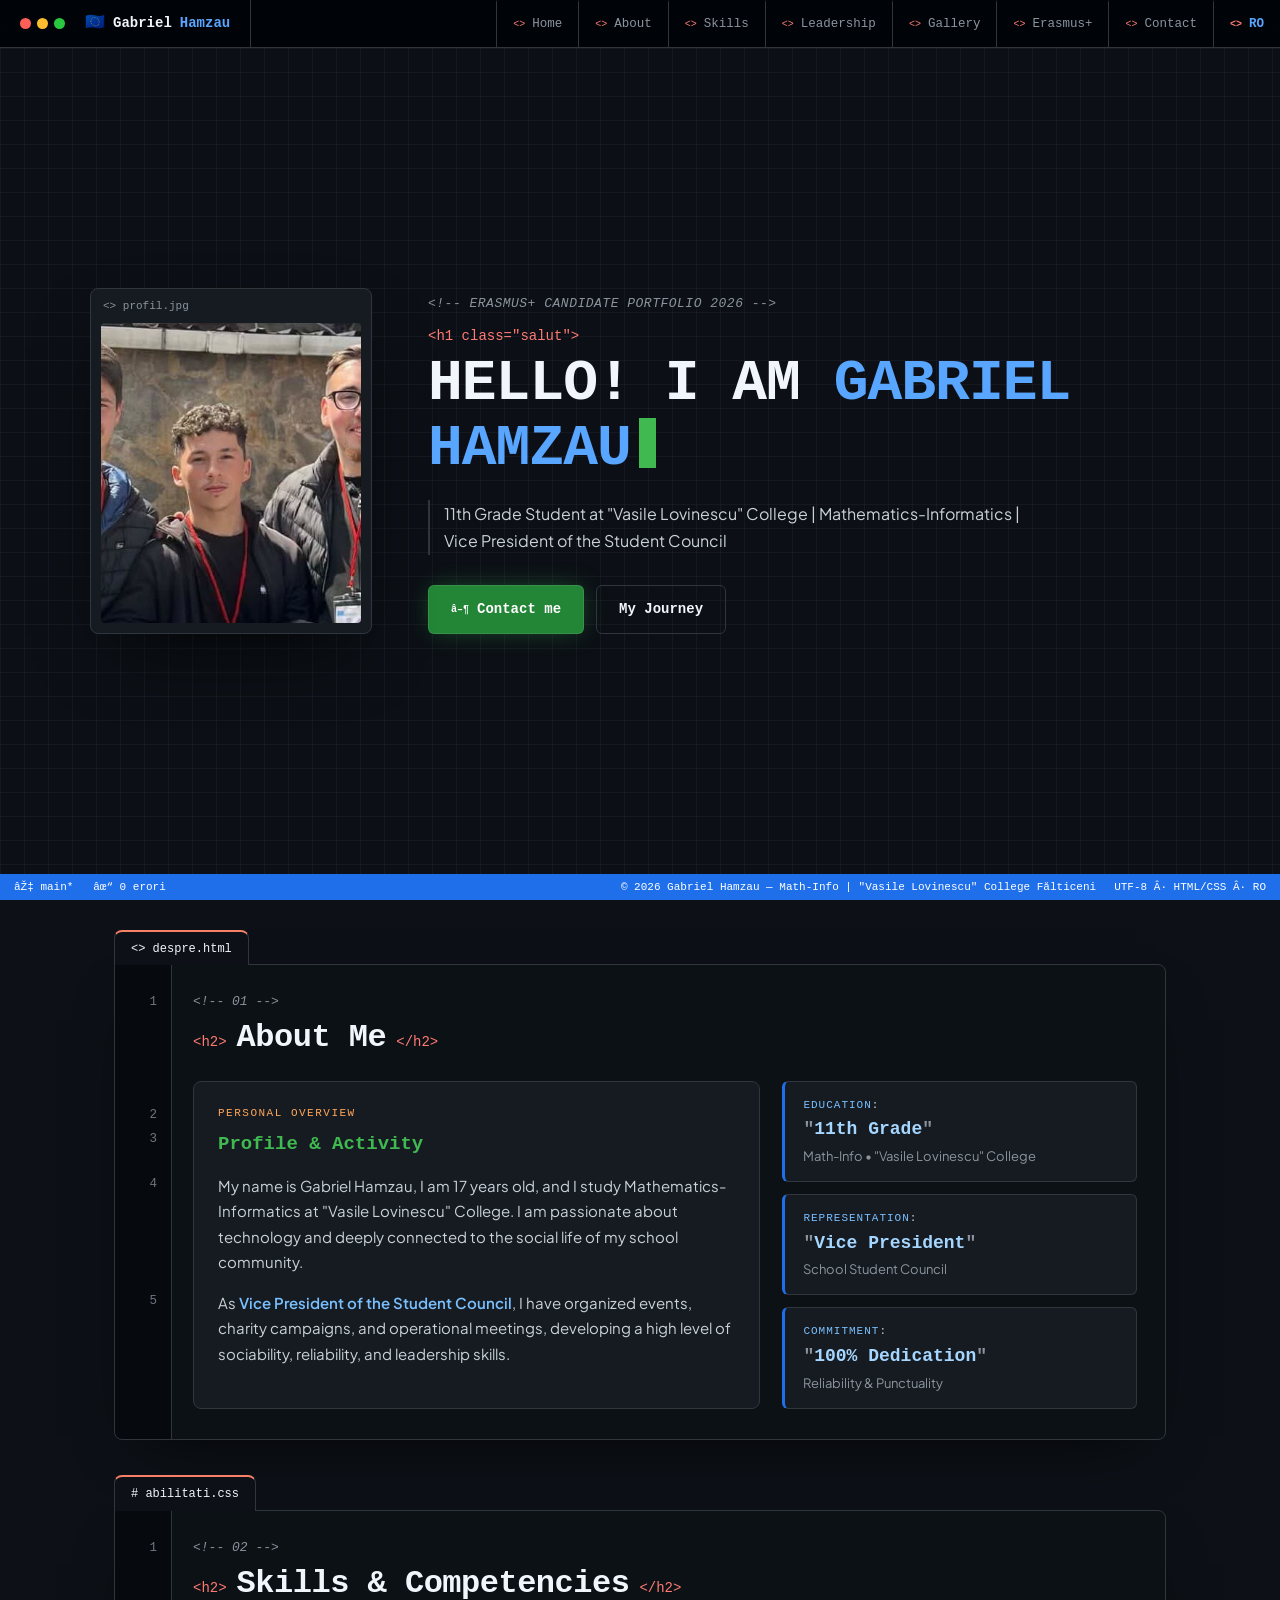
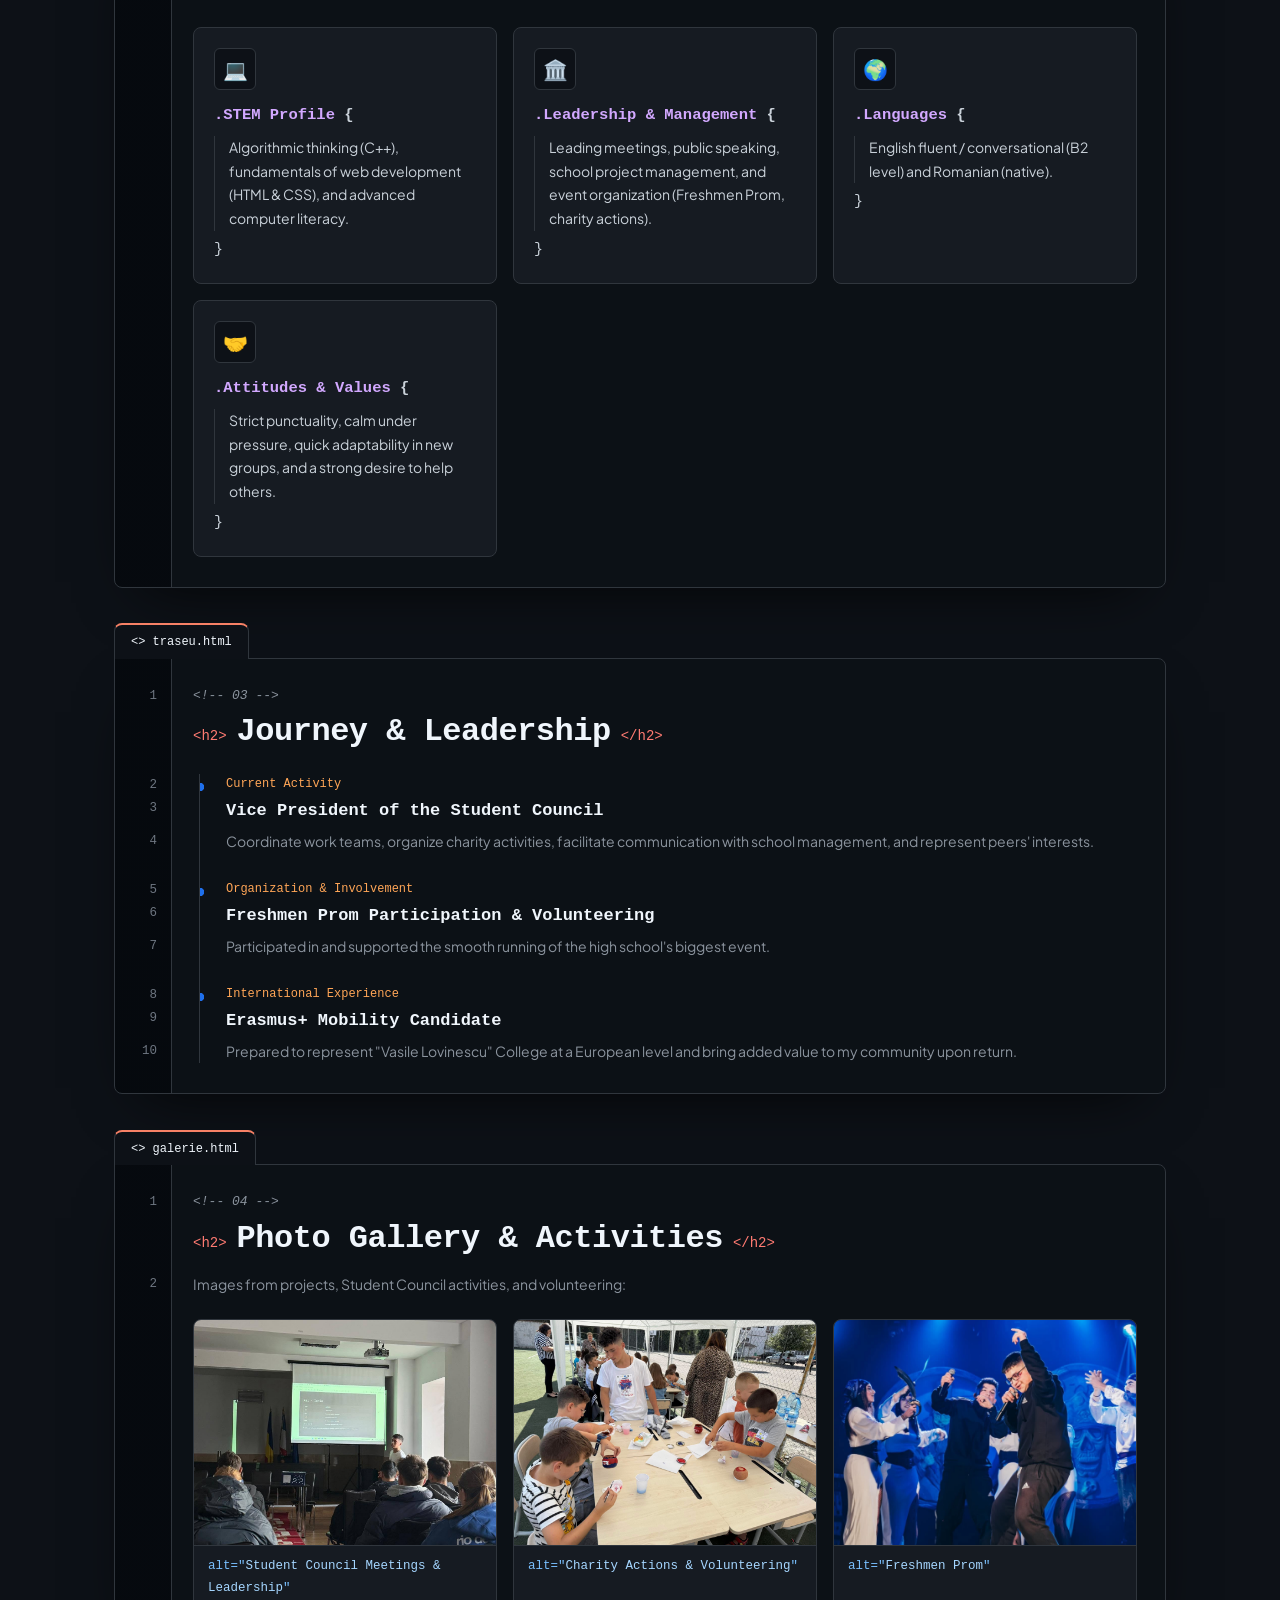
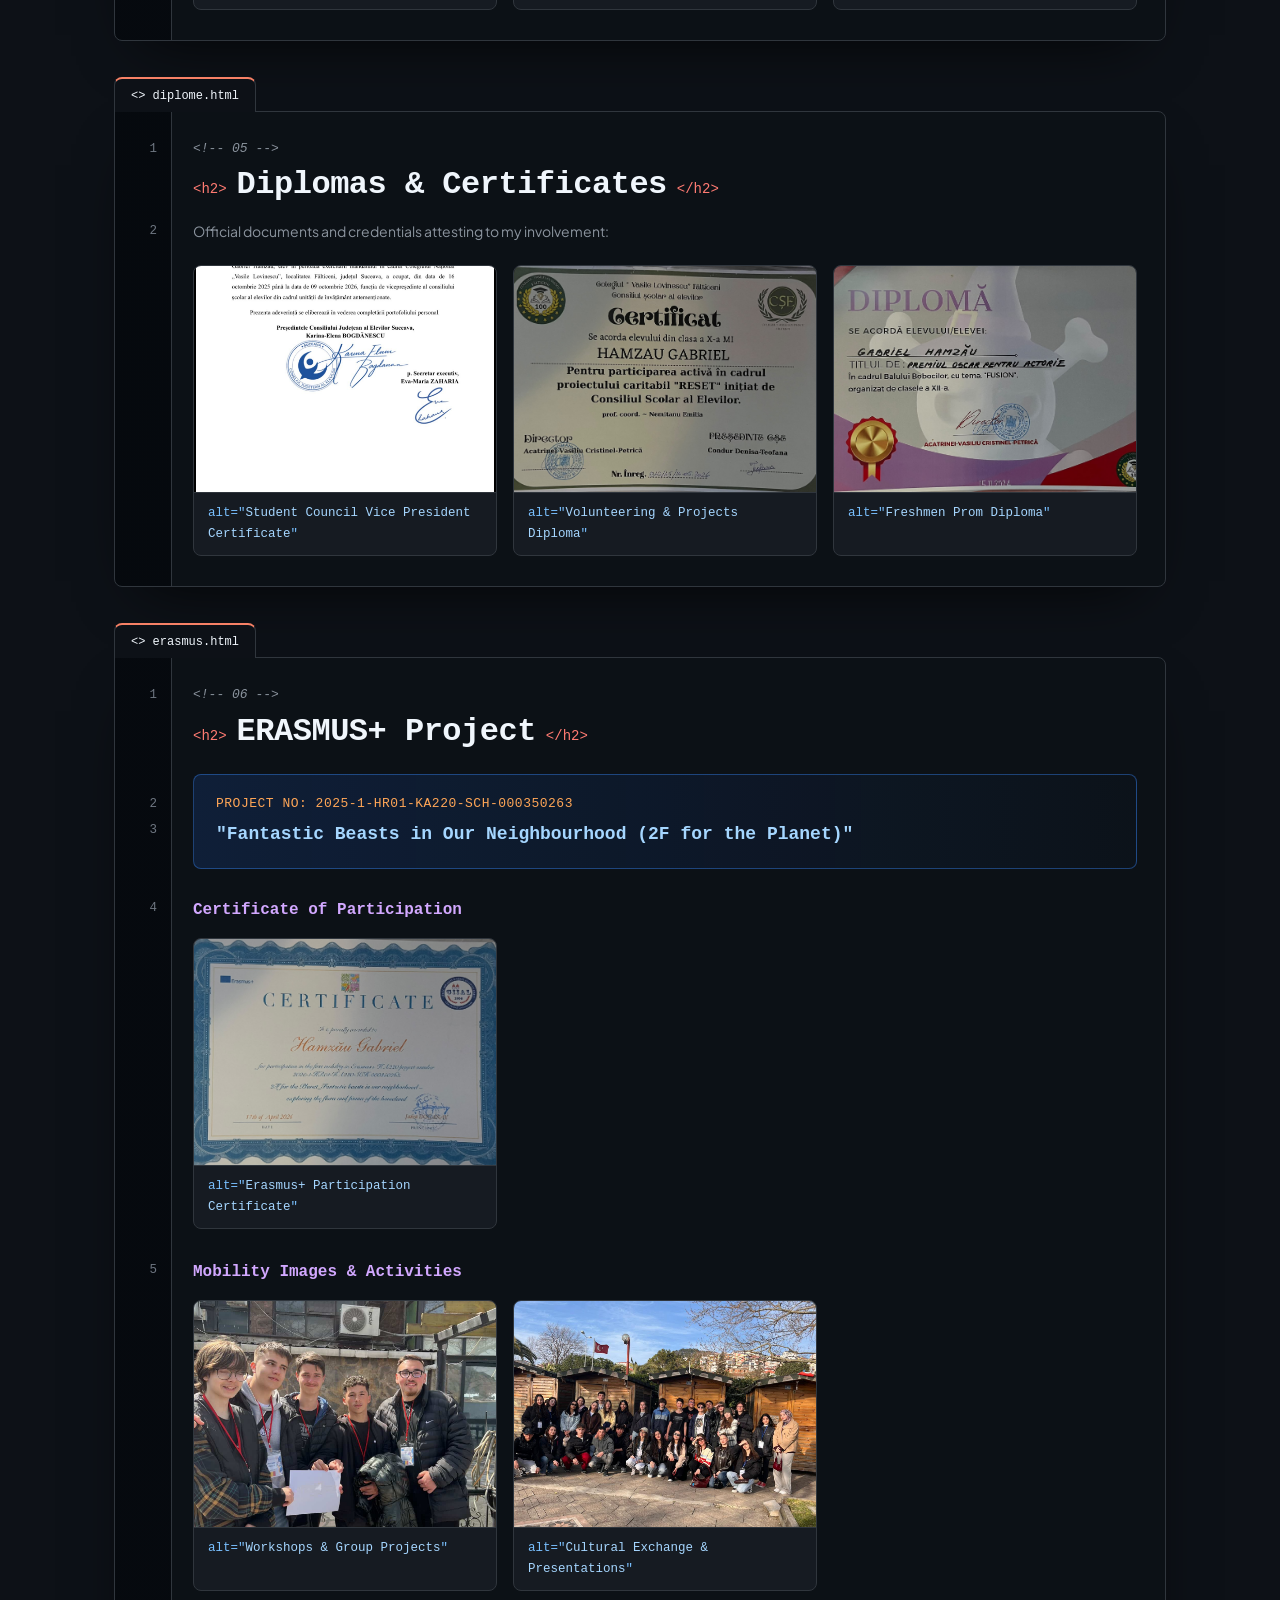
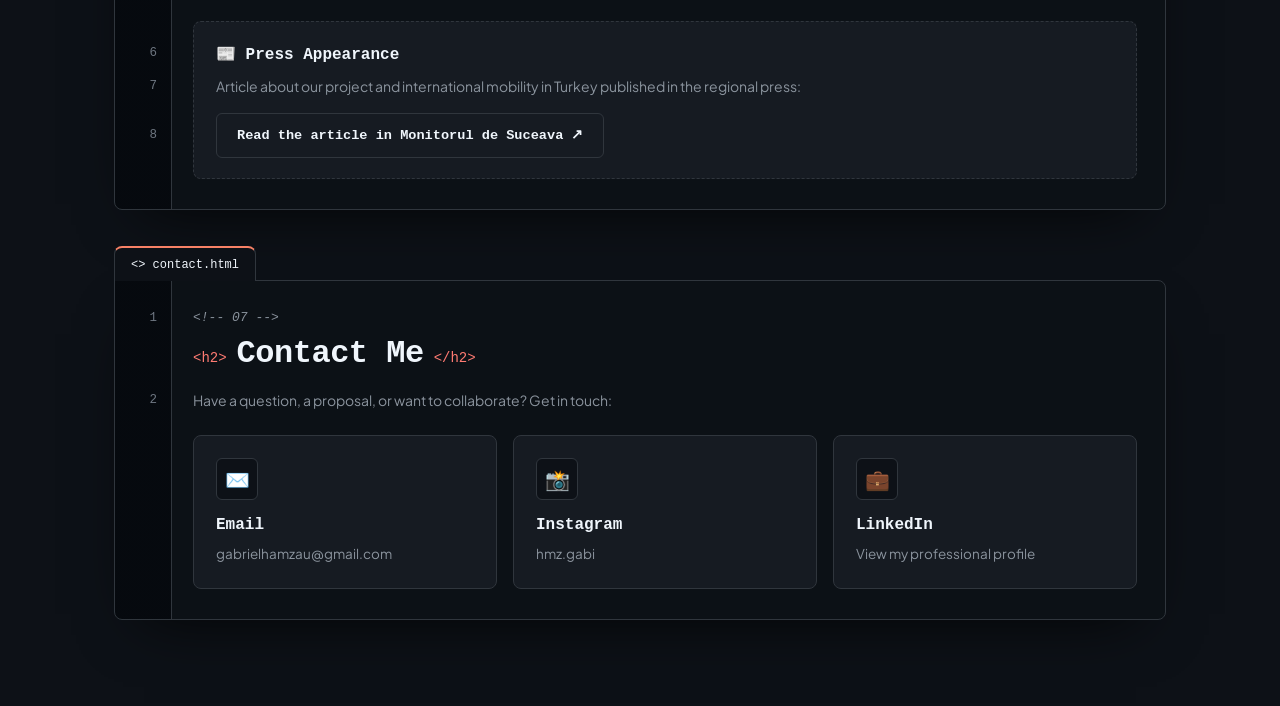
==== commit cfbbef51: "Refresh portfolio with editor-inspired design Co-authored-by: Copilot App <223556219+Copilot@users.n" ====
--- a/index-en.html
+++ b/index-en.html
@@ -29,6 +29,7 @@
                 <li><a href="#traseu">Leadership</a></li>
                 <li><a href="#galerie">Gallery</a></li>
                 <li><a href="#participare-erasmus">Erasmus+</a></li>
+                <li><a href="#contact">Contact</a></li>
                 <li><a href="index.html" style="color: var(--primary); font-weight: 700;">RO</a></li>
             </ul>
         </nav>
@@ -46,7 +47,7 @@
                 <h1>HELLO! I AM <span class="clean-text">GABRIEL HAMZAU</span></h1>
                 <p class="subtitle">11th Grade Student at "Vasile Lovinescu" College | Mathematics-Informatics | Vice President of the Student Council</p>
                 <div class="hero-buttons">
-                    <a href="#INFORMATII" class="btn primary-glow">More Information</a>
+                    <a href="#contact" class="btn primary-glow">Contact me</a>
                     <a href="#traseu" class="btn secondary-btn">My Journey</a>
                 </div>
             </div>
@@ -244,19 +245,32 @@
             </div>
         </section>
 
-        <!-- 07 // MORE INFORMATION ABOUT ME -->
-        <section id="INFORMATII" class="section-card">
+        <!-- 07 // CONTACT ME -->
+        <section id="contact" class="section-card">
             <div class="section-header">
                 <span class="section-number">07</span>
-                <h2>More Information</h2>
-            </div>
-            <div class="INFORMATII">
-                <p style="color: var(--text-dim); font-size: 1rem;">Beyond my academic activity and my role in the Student Council, I am dedicated to my continuous personal growth:</p>
-                <ul class="glow-list">
-                    <li>🎭 <span><strong>Stage Skills:</strong> Won the "Acting Oscar" award at the Freshmen Prom for best performance, showing composure, public speaking ability, and efficiency under pressure.</span></li>
-                    <li>🚗 <span><strong>Responsibility:</strong> Currently attending driving school, developing multi-tasking attention, discipline, and practical rigor.</span></li>
-                    <li>🛠️ <span><strong>Hobbies:</strong> Passionate about gastronomy, technology, and automotive mechanics – activities that offer a balance between logical rigor and creativity.</span></li>
-                </ul>
+                <h2>Contact Me</h2>
+            </div>
+            <p class="subtitle-sec">Have a question, a proposal, or want to collaborate? Get in touch:</p>
+            
+            <div class="contact-grid">
+                <a href="mailto:contact@gabrielhamzau.ro" class="contact-card">
+                    <div class="contact-icon">✉️</div>
+                    <h3>Email</h3>
+                    <p>gabrielhamzau@gmail.com</p>
+                </a>
+
+                <a href="https://instagram.com" target="_blank" class="contact-card">
+                    <div class="contact-icon">📸</div>
+                    <h3>Instagram</h3>
+                    <p>hmz.gabi</p>
+                </a>
+
+                <a href="https://linkedin.com" target="_blank" class="contact-card">
+                    <div class="contact-icon">💼</div>
+                    <h3>LinkedIn</h3>
+                    <p>View my professional profile</p>
+                </a>
             </div>
         </section>
 
--- a/style.css
+++ b/style.css
@@ -1,552 +1,1071 @@
-/* /// 1. VARIABILE DE CULOARE (PALETĂ CORPORATE / INSTITUȚIONALĂ ELEGANTĂ) */
+
+
+
+
+/* ---------- 2. Variabile ---------- */
 :root {
-    --bg-dark: #0f172a;           /* Albastru închis profund, clasic */    
-    --card-bg: #1e293b;           /* Fundal solid, sobru și ușor de citit */
-    --card-border: #334155;       /* Linie discretă de contur argintiu-închis */
-    --primary: #38bdf8;           /* Albastru/cyan sobru (accent) */
-    --primary-soft: rgba(56, 189, 248, 0.12);
-    --text-white: #f8fafc;        /* Alb curat */
-    --text-dim: #94a3b8;          /* Gri subtil pentru detalii */
-}
-
-/* /// 2. RESETARE GENERALĂ */
-* {
-    margin: 0;
-    padding: 0;
-    box-sizing: border-box;
-    scroll-behavior: smooth;
-}
-
-/* /// 3. BODY */
+  /* folosite i direct in HTML (style="color: var(--primary)") */
+  --primary: #58A6FF;
+  --text-dim: #8B949E;
+
+  /* suprafeÈ›e */
+  --fundal: #0D1117;
+  --bara: #010409;
+  --panou: #161B22;
+  --panou-hover: #1C2129;
+  --chenar: #30363D;
+
+  /* text */
+  --text: #E6EDF3;
+  --text-titlu: #F0F6FC;
+  --text-corp: #C9D1D9;
+  --numere-linii: #6E7681;
+
+  /* culori de sintaxÄƒ */
+  --tag: #FF7B72;
+  --atribut: #79C0FF;
+  --sir: #A5D6FF;
+  --comentariu: #8B949E;
+  --selector: #D2A8FF;
+  --numar: #FFA657;
+
+  /* accente */
+  --albastru: #1F6FEB;
+  --verde: #3FB950;
+  --verde-buton: #238636;
+  --tab-activ: #F78166;
+
+  --font-cod: "JetBrains Mono", Consolas, "Courier New", monospace;
+  --font-text: "Plus Jakarta Sans", "Segoe UI", Arial, sans-serif;
+  --font-titlu: "Space Grotesk", "JetBrains Mono", sans-serif;
+
+  --raza: 8px;
+  --gutter: 56px; /* lungimea coloanei cu numere de linie */
+}
+
+/* ---------- 3. Baza ---------- */
+*,
+*::before,
+*::after {
+  box-sizing: border-box;
+}
+
+html {
+  scroll-behavior: smooth;
+  scroll-padding-top: 80px; /* meniul fix nu acopera titlurile */
+}
+
 body {
-    font-family: 'Plus Jakarta Sans', sans-serif;
-    background-color: var(--bg-dark);
-    color: var(--text-white);
-    overflow-x: hidden;
-    line-height: 1.6;
-}
-
-/* /// 4. FUNDAL VIDEO & OVERLAY */
+  margin: 0;
+  padding-bottom: 26px; /* loc pentru bara de stare (footer) */
+  background: var(--fundal);
+  color: var(--text);
+  font-family: var(--font-text);
+  font-size: 15px;
+  line-height: 1.7;
+  -webkit-font-smoothing: antialiased;
+}
+
+::selection {
+  background: rgba(56, 139, 253, 0.35);
+}
+
+img {
+  max-width: 100%;
+  display: block;
+}
+
+a {
+  color: var(--primary);
+  text-decoration: none;
+  transition: color 0.15s ease;
+}
+
+strong {
+  color: var(--atribut);
+  font-weight: 600;
+}
+
+h1, h2, h3 {
+  margin: 0;
+}
+
+/* ---------- 4. Fundal video (estompat, ca un ecran de editor) ---------- */
 .video-background {
-    position: fixed;
-    top: 0;
-    left: 0;
-    width: 100vw;
-    height: 100vh;
-    object-fit: cover;
-    z-index: -2;
+  position: fixed;
+  inset: 0;
+  z-index: -2;
+  width: 100%;
+  height: 100%;
+  object-fit: cover;
+  filter: grayscale(1) contrast(1.1);
+  opacity: 0.25;
 }
 
 .video-overlay {
-    position: fixed;
-    top: 0;
-    left: 0;
-    width: 100%;
-    height: 100%;
-    background: rgba(15, 23, 42, 0.85);
-    z-index: -1;
-}
-
-/* /// 5. HEADER & NAVIGAȚIE */
+  position: fixed;
+  inset: 0;
+  z-index: -1;
+  background-color: rgba(13, 17, 23, 0.88);
+  /* grilÄƒ finÄƒ de editor */
+  background-image:
+    linear-gradient(rgba(48, 54, 61, 0.25) 1px, transparent 1px),
+    linear-gradient(90deg, rgba(48, 54, 61, 0.25) 1px, transparent 1px);
+  background-size: 24px 24px;
+}
+
+/* ---------- 5. Meniul = bara de tab-uri a editorului ---------- */
 header {
-    position: fixed;
-    top: 0;
-    width: 100%;
+  position: sticky;
+  top: 0;
+  z-index: 100;
+  display: flex;
+  align-items: stretch;
+  justify-content: space-between;
+  min-height: 48px;
+  background: rgba(1, 4, 9, 0.92);
+  backdrop-filter: blur(12px);
+  -webkit-backdrop-filter: blur(12px);
+  border-bottom: 1px solid var(--chenar);
+}
+
+.logo {
+  display: flex;
+  align-items: center;
+  gap: 8px;
+  padding: 0 20px;
+  border-right: 1px solid var(--chenar);
+  font-family: var(--font-cod);
+  font-size: 14px;
+  font-weight: 600;
+  color: var(--text-titlu);
+  white-space: nowrap;
+}
+
+/* cele 3 butoane ale ferestrei */
+.logo::before {
+  content: "";
+  width: 11px;
+  height: 11px;
+  margin-right: 46px;
+  border-radius: 50%;
+  background: #FF5F57;
+  box-shadow: 17px 0 0 #FEBC2E, 34px 0 0 #28C840;
+  flex-shrink: 0;
+}
+
+.logo span:not(.eu-star) {
+  color: var(--primary);
+}
+
+.eu-star {
+  font-size: 16px;
+}
+
+nav {
+  display: flex;
+  overflow-x: auto;
+}
+
+nav ul {
+  display: flex;
+  margin: 0;
+  padding: 0;
+  list-style: none;
+}
+
+nav li {
+  display: flex;
+}
+
+/* fiecare link e un fisier deschis  */
+nav a {
+  display: flex;
+  align-items: center;
+  gap: 7px;
+  padding: 0 16px;
+  border-left: 1px solid var(--chenar);
+  border-top: 2px solid transparent;
+  font-family: var(--font-cod);
+  font-size: 12.5px;
+  color: var(--text-dim);
+  white-space: nowrap;
+  transition: background-color 0.15s ease, color 0.15s ease, border-color 0.15s ease;
+}
+
+nav a::before {
+  content: "<>";
+  font-size: 10px;
+  color: var(--tag);
+}
+
+nav a:hover {
+  background: var(--fundal);
+  color: var(--text-titlu);
+  border-top-color: var(--tab-activ);
+}
+
+/* ---------- 6. HERO: SALUT! SUNT GABRIEL HAMZAU ---------- */
+#hero {
+  display: flex;
+  align-items: center;
+  min-height: calc(100vh - 74px);
+  padding: 60px 24px;
+}
+
+.hero-content {
+  display: flex;
+  align-items: center;
+  gap: 56px;
+  width: 100%;
+  max-width: 1100px;
+  margin: 0 auto;
+}
+
+/* poza arata ca o imagine deschisa in editor */
+.profile-wrapper {
+  flex-shrink: 0;
+  padding: 34px 10px 10px;
+  background: var(--panou);
+  border: 1px solid var(--chenar);
+  border-radius: var(--raza);
+  box-shadow: 0 30px 80px -30px rgba(0, 0, 0, 0.9);
+  position: relative;
+}
+
+.profile-wrapper::before {
+  content: "<>  profil.jpg";
+  position: absolute;
+  top: 8px;
+  left: 12px;
+  font-family: var(--font-cod);
+  font-size: 11px;
+  color: var(--text-dim);
+}
+
+.profile-img {
+  width: 260px;
+  height: 300px;
+  object-fit: cover;
+  border-radius: 4px;
+}
+
+/* eticheta de sus devine un comentariu HTML */
+.cyber-badge {
+  display: inline-block;
+  font-family: var(--font-cod);
+  font-size: 13px;
+  font-style: italic;
+  color: var(--comentariu);
+  letter-spacing: 0.5px;
+}
+
+.cyber-badge::before {
+  content: "<!-- ";
+}
+
+.cyber-badge::after {
+  content: " -->";
+}
+
+.hero-text h1 {
+  margin: 14px 0 18px;
+  font-family: var(--font-cod);
+  font-size: clamp(34px, 5.5vw, 58px);
+  font-weight: 700;
+  line-height: 1.12;
+  color: var(--text-titlu);
+  letter-spacing: -1px;
+}
+
+/* <h1>  deasupra titlului */
+.hero-text h1::before {
+  content: '<h1 class="salut">';
+  display: block;
+  margin-bottom: 8px;
+  font-size: 14px;
+  font-weight: 400;
+  letter-spacing: 0;
+  color: var(--tag);
+}
+
+/* cursor care clipeÈ™te dupÄƒ nume */
+.hero-text h1::after {
+  content: "";
+  display: inline-block;
+  width: 0.5ch;
+  height: 0.85em;
+  margin-left: 8px;
+  vertical-align: -0.06em;
+  background: var(--verde);
+  animation: cursor 1s steps(1) infinite;
+}
+
+.clean-text {
+  color: var(--primary);
+}
+
+.subtitle {
+  max-width: 620px;
+  margin: 0 0 30px;
+  padding-left: 14px;
+  border-left: 2px solid var(--chenar);
+  font-size: 16px;
+  color: var(--text-corp);
+}
+
+.hero-buttons {
+  display: flex;
+  flex-wrap: wrap;
+  gap: 12px;
+}
+
+/* ---------- 7. Butoane ---------- */
+.btn {
+  display: inline-flex;
+  align-items: center;
+  gap: 8px;
+  padding: 12px 22px;
+  border-radius: 6px;
+  font-family: var(--font-cod);
+  font-size: 14px;
+  font-weight: 600;
+  cursor: pointer;
+  transition: background-color 0.15s ease, border-color 0.15s ease, color 0.15s ease, transform 0.1s ease;
+}
+
+.btn:active {
+  transform: scale(0.96);
+}
+
+/* butonul principal  */
+.primary-glow {
+  background: var(--verde-buton);
+  color: #FFFFFF;
+  border: 1px solid rgba(240, 246, 252, 0.1);
+  box-shadow: 0 0 24px -6px rgba(46, 160, 67, 0.6);
+}
+
+.primary-glow::before {
+  content: "â–¶";
+  font-size: 10px;
+}
+
+.primary-glow:hover {
+  background: #2EA043;
+  color: #FFFFFF;
+}
+
+.secondary-btn {
+  background: transparent;
+  color: var(--text-titlu);
+  border: 1px solid var(--chenar);
+}
+
+.secondary-btn:hover {
+  background: var(--panou-hover);
+  border-color: var(--primary);
+  color: var(--primary);
+}
+
+/* ---------- 8. Containerul principal ---------- */
+.main-container {
+  max-width: 1100px;
+  margin: 0 auto;
+  padding: 20px 24px 60px;
+}
+
+/* ---------- 9. Fiecare sececiune = un fisier de cod ---------- */
+.section-card {
+  position: relative;          /* numerele de linie se raporteaza la el */
+  margin: 70px 0 0;
+  padding: 26px 28px 30px calc(var(--gutter) + 22px);
+  border: 1px solid var(--chenar);
+  border-radius: 0 var(--raza) var(--raza) var(--raza);
+  /* coloana din stanga pentru numere + fundalul editorului */
+  background:
+    linear-gradient(90deg, rgba(1, 4, 9, 0.55) 0 var(--gutter), var(--chenar) var(--gutter) calc(var(--gutter) + 1px), transparent calc(var(--gutter) + 1px)),
+    rgba(13, 17, 23, 0.94);
+  box-shadow: 0 24px 60px -30px rgba(0, 0, 0, 0.9);
+  counter-reset: linie;
+}
+
+/* tab-ul cu numele filierului, deasupra fiecarei sectiuni */
+.section-card::before {
+  position: absolute;
+  bottom: 100%;
+  left: -1px;
+  padding: 7px 16px 6px;
+  background: var(--fundal);
+  border: 1px solid var(--chenar);
+  border-bottom: none;
+  border-top: 2px solid var(--tab-activ);
+  border-radius: var(--raza) var(--raza) 0 0;
+  font-family: var(--font-cod);
+  font-size: 12px;
+  color: var(--text-titlu);
+  white-space: nowrap;
+}
+
+#despre::before              { content: "<>  despre.html"; }
+#abilitati::before           { content: "#  abilitati.css"; }
+#traseu::before              { content: "<>  traseu.html"; }
+#galerie::before             { content: "<>  galerie.html"; }
+#diplome::before             { content: "<>  diplome.html"; }
+#participare-erasmus::before { content: "<>  erasmus.html"; }
+#INFORMATII::before          { content: "<>  informatii.html"; }
+
+/* ---------- 10. Numere de linie ----------
+   Fiecare rand de text primeste un numar in coloana din stanga. */
+.section-card .section-header,
+.section-card .subtitle-sec,
+.section-card .about-main-box > *,
+.section-card .timeline-date,
+.section-card .timeline-content > *,
+.section-card .erasmus-banner > p,
+.section-card .subsection-title,
+.section-card .press-box > *,
+.section-card .INFORMATII > p,
+.section-card .glow-list > li {
+  counter-increment: linie;
+}
+
+.section-card .section-header::before,
+.section-card .subtitle-sec::before,
+.section-card .about-main-box > *::before,
+.section-card .timeline-date::before,
+.section-card .timeline-content > *::before,
+.section-card .erasmus-banner > p::before,
+.section-card .subsection-title::before,
+.section-card .press-box > *::before,
+.section-card .INFORMATII > p::before,
+.section-card .glow-list > li::before {
+  content: counter(linie);
+  position: absolute;         
+  left: 0;
+  width: calc(var(--gutter) - 14px);
+  text-align: right;
+  font-family: var(--font-cod);
+  font-size: 12.5px;
+  font-weight: 400;
+  font-style: normal;
+  letter-spacing: 0;
+  line-height: 1.9;
+  color: var(--numere-linii);
+}
+
+/* ---------- 11. Antetul sectiunii: <!-- 01 --> <h2>Titlu</h2> ---------- */
+.section-header {
+  display: flex;
+  flex-wrap: wrap;
+  align-items: baseline;
+  gap: 4px 14px;
+  margin-bottom: 22px;
+}
+
+.section-number {
+  font-family: var(--font-cod);
+  font-size: 13px;
+  font-style: italic;
+  color: var(--comentariu);
+}
+
+.section-number::before {
+  content: "<!-- ";
+}
+
+.section-number::after {
+  content: " -->";
+}
+
+.section-header h2 {
+  flex-basis: 100%;
+  font-family: var(--font-cod);
+  font-size: clamp(24px, 3.4vw, 32px);
+  font-weight: 700;
+  line-height: 1.3;
+  color: var(--text-titlu);
+  letter-spacing: -0.5px;
+}
+
+.section-header h2::before {
+  content: "<h2>";
+  margin-right: 10px;
+  font-size: 14px;
+  font-weight: 400;
+  letter-spacing: 0;
+  color: var(--tag);
+}
+
+.section-header h2::after {
+  content: "</h2>";
+  margin-left: 10px;
+  font-size: 14px;
+  font-weight: 400;
+  letter-spacing: 0;
+  color: var(--tag);
+}
+
+.subtitle-sec {
+  margin: -8px 0 22px;
+  font-size: 14px;
+  color: var(--text-dim);
+}
+
+.subsection-title {
+  margin: 28px 0 14px;
+  font-family: var(--font-cod);
+  font-size: 16px;
+  color: var(--selector);
+}
+
+/* ---------- 12. 01  Despre mine ---------- */
+.custom-about-grid {
+  display: grid;
+  grid-template-columns: 1.6fr 1fr;
+  gap: 22px;
+}
+
+.about-main-box {
+  padding: 22px 24px;
+  background: var(--panou);
+  border: 1px solid var(--chenar);
+  border-radius: var(--raza);
+}
+
+.about-main-box p {
+  margin: 0;
+  color: var(--text-corp);
+}
+
+.box-tag {
+  display: block;
+  font-family: var(--font-cod);
+  font-size: 11px;
+  letter-spacing: 1.5px;
+  color: var(--numar);
+}
+
+
+.about-main-box h3 {
+  margin: 6px 0 12px;
+  font-family: var(--font-cod);
+  font-size: 19px;
+  color: var(--verde);
+}
+
+.about-stats-column {
+  display: flex;
+  flex-direction: column;
+  gap: 12px;
+}
+
+/* fiecare card de statistica e o regula CSS */
+.stat-card-item {
+  display: flex;
+  flex-direction: column;
+  padding: 14px 18px;
+  background: var(--panou);
+  border: 1px solid var(--chenar);
+  border-left: 3px solid var(--albastru);
+  border-radius: 6px;
+  transition: border-color 0.15s ease, background-color 0.15s ease;
+}
+
+.stat-card-item:hover {
+  background: var(--panou-hover);
+  border-color: var(--primary);
+}
+
+.stat-label {
+  font-family: var(--font-cod);
+  font-size: 11px;
+  letter-spacing: 1px;
+  color: var(--atribut);
+}
+
+.stat-label::after {
+  content: ":";
+  color: var(--text-corp);
+}
+
+.stat-value {
+  font-family: var(--font-cod);
+  font-size: 18px;
+  font-weight: 600;
+  color: var(--sir);
+}
+
+.stat-value::before,
+.stat-value::after {
+  content: '"';
+  color: var(--text-dim);
+}
+
+.stat-sub {
+  font-size: 13px;
+  color: var(--text-dim);
+}
+
+/* ---------- 13. 02 ABILITATI ---------- */
+.skills-grid {
+  display: grid;
+  grid-template-columns: repeat(auto-fit, minmax(230px, 1fr));
+  gap: 16px;
+}
+
+.skill-card {
+  padding: 20px;
+  background: var(--panou);
+  border: 1px solid var(--chenar);
+  border-radius: var(--raza);
+  transition: border-color 0.15s ease, background-color 0.15s ease;
+}
+
+.skill-card:hover {
+  background: var(--panou-hover);
+  border-color: var(--selector);
+}
+
+.skill-icon {
+  display: inline-flex;
+  align-items: center;
+  justify-content: center;
+  width: 42px;
+  height: 42px;
+  margin-bottom: 12px;
+  background: var(--fundal);
+  border: 1px solid var(--chenar);
+  border-radius: 6px;
+  font-size: 20px;
+}
+
+/* titlul cardului arata ca un selector CSS: .Profil Real { */
+.skill-card h3 {
+  margin-bottom: 8px;
+  font-family: var(--font-cod);
+  font-size: 15.5px;
+  color: var(--selector);
+}
+
+.skill-card h3::before {
+  content: ".";
+}
+
+.skill-card h3::after {
+  content: " {";
+  color: var(--text-corp);
+}
+
+.skill-card p {
+  margin: 0;
+  padding-left: 14px;
+  border-left: 1px solid var(--chenar);
+  font-size: 14px;
+  color: var(--text-corp);
+}
+
+.skill-card::after {
+  content: "}";
+  display: block;
+  margin-top: 6px;
+  font-family: var(--font-cod);
+  color: var(--text-corp);
+}
+
+/* ---------- 14. 03 Parcurs & Leadership (cronologie) ---------- */
+.timeline {
+  border-left: 1px solid var(--chenar);
+  margin-left: 6px;
+}
+
+.timeline-item {
+  padding: 0 0 26px 26px;
+  /* buline albastre desenate ca fundal (position, pentru numerele de linie) */
+  background: radial-gradient(circle, var(--albastru) 0 4px, var(--fundal) 4.5px 8px, transparent 8.5px) no-repeat -9px 4px / 18px 18px;
+  margin-left: 0;
+}
+
+.timeline-item:last-child {
+  padding-bottom: 0;
+}
+
+.timeline-date {
+  font-family: var(--font-cod);
+  font-size: 12px;
+  color: var(--numar);
+}
+
+.timeline-content h3 {
+  margin: 2px 0 4px;
+  font-family: var(--font-cod);
+  font-size: 17px;
+  color: var(--text-titlu);
+}
+
+.timeline-content p {
+  margin: 0;
+  font-size: 14px;
+  color: var(--text-dim);
+}
+
+/* ---------- 15. 04 & 05  Galerii ---------- */
+.cyber-gallery {
+  display: grid;
+  grid-template-columns: repeat(auto-fill, minmax(240px, 1fr));
+  gap: 16px;
+}
+
+.gallery-card {
+  overflow: hidden;
+  background: var(--panou);
+  border: 1px solid var(--chenar);
+  border-radius: var(--raza);
+  cursor: pointer;
+  transition: transform 0.15s ease, border-color 0.15s ease, box-shadow 0.15s ease;
+}
+
+.gallery-card:hover {
+  transform: translateY(-3px);
+  border-color: var(--primary);
+  box-shadow: 0 16px 40px -20px rgba(56, 139, 253, 0.6);
+}
+
+.gallery-card img {
+  width: 100%;
+  aspect-ratio: 4 / 3;
+  object-fit: cover;
+  border-bottom: 1px solid var(--chenar);
+  background: var(--fundal);
+}
+
+/* textul de sub poza = atributul alt="..." */
+.gallery-info {
+  padding: 10px 14px;
+  font-family: var(--font-cod);
+  font-size: 12.5px;
+  color: var(--sir);
+}
+
+.gallery-info::before {
+  content: 'alt="';
+  color: var(--atribut);
+}
+
+.gallery-info::after {
+  content: '"';
+  color: var(--atribut);
+}
+
+/* ---------- 16. 06 · Proiect Erasmus+ ---------- */
+.erasmus-banner {
+  padding: 18px 22px;
+  background: linear-gradient(90deg, rgba(31, 111, 235, 0.16), rgba(31, 111, 235, 0.02));
+  border: 1px solid rgba(56, 139, 253, 0.4);
+  border-radius: var(--raza);
+}
+
+.project-code {
+  margin: 0;
+  font-family: var(--font-cod);
+  font-size: 13px;
+  letter-spacing: 0.5px;
+  color: var(--numar);
+}
+
+.project-title {
+  margin: 4px 0 0;
+  font-family: var(--font-cod);
+  font-size: 18px;
+  font-weight: 600;
+  color: var(--sir);
+}
+
+.press-box {
+  margin-top: 30px;
+  padding: 20px 22px;
+  background: var(--panou);
+  border: 1px dashed var(--chenar);
+  border-radius: var(--raza);
+}
+
+.press-box h3 {
+  font-family: var(--font-cod);
+  font-size: 16px;
+  color: var(--text-titlu);
+}
+
+.press-box p {
+  margin: 6px 0 14px;
+  font-size: 14px;
+  color: var(--text-dim);
+}
+
+/* ---------- 17. 07 CONTACT ---------- */
+.contact-grid {
+    display: grid;
+    grid-template-columns: repeat(auto-fit, minmax(240px, 1fr));
+    gap: 16px;
+    margin-top: 16px;
+}
+
+.contact-card {
     display: flex;
-    justify-content: space-between;
-    align-items: center;
-    padding: 16px 8%;
-    background: rgba(15, 23, 42, 0.95);
-    border-bottom: 1px solid var(--card-border);
-    z-index: 1000;
-}
-
-.logo {
-    font-family: 'Space Grotesk', sans-serif;
-    font-size: 1.25rem;
-    font-weight: 700;
-    letter-spacing: 0.5px;
-}
-
-.logo span {
-    color: var(--primary);
-}
-
-.eu-star {
-    margin-right: 6px;
-}
-
-nav ul {
-    display: flex;
-    list-style: none;
-}
-
-nav ul li {
-    margin-left: 22px;
-}
-
-nav ul li a {
-    color: var(--text-white);
+    flex-direction: column;
+    padding: 22px;
+    background: var(--panou);
+    border: 1px solid var(--chenar);
+    border-radius: var(--raza);
     text-decoration: none;
-    font-weight: 600;
-    font-size: 0.85rem;
-    transition: color 0.2s ease;
-}
-
-nav ul li a:hover {
-    color: var(--primary);
-}
-
-/* /// 6. HERO SECTION */
-#hero {
-    min-height: 80vh;
-    display: flex;
+    transition: transform 0.15s ease, border-color 0.15s ease, background-color 0.15s ease, box-shadow 0.15s ease;
+}
+
+.contact-card:hover {
+    transform: translateY(-3px);
+    background: var(--panou-hover);
+    border-color: var(--primary);
+    box-shadow: 0 16px 40px -20px rgba(56, 139, 253, 0.4);
+}
+
+.contact-icon {
+    display: inline-flex;
     align-items: center;
     justify-content: center;
-    padding: 130px 8% 50px 8%;
-}
-
-.hero-content {
-    display: flex;
-    align-items: center;
-    gap: 45px;
-    max-width: 1100px;
-}
-
-.profile-wrapper {
-    width: 190px;
-    height: 190px;
-    flex-shrink: 0;
-}
-
-.profile-img {
-    width: 100%;
-    height: 100%;
-    border-radius: 50%;
-    object-fit: cover;
-    border: 3px solid var(--primary); 
-}
-
-.cyber-badge {
-    background: var(--primary-soft);
-    color: var(--primary);
-    border: 1px solid rgba(56, 189, 248, 0.3);
-    padding: 6px 16px;
+    width: 42px;
+    height: 42px;
+    margin-bottom: 12px;
+    background: var(--fundal);
+    border: 1px solid var(--chenar);
     border-radius: 6px;
-    font-size: 0.75rem;
-    font-weight: 700;
-    letter-spacing: 1px;
-    display: inline-block;
-    margin-bottom: 18px;
-}
-
-h1 {
-    font-family: 'Space Grotesk', sans-serif;
-    font-size: 2.6rem;
-    font-weight: 700;
-    line-height: 1.2;
-    margin-bottom: 18px;
-}
-
-.clean-text {
-    color: var(--primary);
-}
-
-.subtitle {
-    font-size: 1.05rem;
+    font-size: 20px;
+}
+
+.contact-card h3 {
+    margin: 0 0 4px;
+    font-family: var(--font-cod);
+    font-size: 16px;
+    color: var(--text-titlu);
+}
+
+.contact-card p {
+    margin: 0;
+    font-size: 13.5px;
     color: var(--text-dim);
-    margin-bottom: 30px;
-    max-width: 600px;
-}
-
-/* /// 7. BUTOANE HERO */
-.hero-buttons {
-    display: flex;
-    gap: 16px;
-}
-
-.btn {
-    display: inline-block;
-    padding: 12px 28px;
-    border-radius: 6px;
-    text-decoration: none;
-    font-weight: 600;
-    font-size: 0.95rem;
-    transition: all 0.2s ease;
-    font-family: 'Space Grotesk', sans-serif;
-}
-
-.primary-glow {
-    background: var(--primary);
-    color: #0f172a;
-}
-
-.primary-glow:hover {
-    background: #ffffff;
-    transform: translateY(-2px);
-}
-
-.secondary-btn {
-    border: 1px solid var(--primary);
-    color: var(--primary);
-}
-
-.secondary-btn:hover {
-    background: var(--primary-soft);
-}
-
-/* /// 8. DESIGNUL */
-.main-container {
-    max-width: 1050px;
-    margin: 0 auto;
-    padding: 0 20px;
-}
-
-.section-card {
-    background: var(--card-bg);
-    border: 1px solid var(--card-border);
-    padding: 40px;
-    border-radius: 12px;
-    margin-bottom: 45px;
-    box-shadow: 0 10px 30px rgba(0,0,0,0.2);
-}
-
-.section-header {
-    display: flex;
-    align-items: center;
-    gap: 12px;
-    margin-bottom: 30px;
-    padding-bottom: 15px;
-    border-bottom: 1px solid rgba(255, 255, 255, 0.08);
-}
-
-.section-number {
-    background: var(--primary-soft);
-    color: var(--primary);
-    font-family: 'Space Grotesk', sans-serif;
-    font-weight: 700;
-    padding: 4px 10px;
-    border-radius: 4px;
-    font-size: 0.85rem;
-    border: 1px solid rgba(56, 189, 248, 0.2);
-}
-
-h2 {
-    font-family: 'Space Grotesk', sans-serif;
-    font-size: 1.8rem;
-    color: var(--text-white);
-}
-
-.subtitle-sec {
-    color: var(--text-dim);
-    font-size: 0.95rem;
-    margin-bottom: 25px;
-}
-
-/* /// 9. SECȚIUNEA DESPRE MINE */
-.custom-about-grid {
-    display: grid;
-    grid-template-columns: 1.6fr 1fr;
-    gap: 20px;
-}
-
-.about-main-box {
-    background: rgba(15, 23, 42, 0.6);
-    border: 1px solid var(--card-border);
-    border-top: 3px solid var(--primary);
-    padding: 28px;
-    border-radius: 8px;
-}
-
-.box-tag {
-    font-size: 0.7rem;
-    letter-spacing: 1.5px;
-    color: var(--primary);
-    font-weight: 700;
-    margin-bottom: 10px;
-    display: block;
-}
-
-.about-main-box h3 {
-    margin-bottom: 12px;
-    color: var(--text-white);
-    font-size: 1.25rem;
-}
-
-.about-stats-column {
-    display: flex;
+}
+
+/* Actualizare pentru selectorul tabului în editor */
+#contact::before { content: "<> contact.html"; }
+
+/* ---------- 18. Imaginea  (#modal-poza) ----------
+   Scriptul deschideImagine() pune display:flex, inchideImagine() display:none. */
+.modal {
+  display: none;
+  position: fixed;
+  inset: 0;
+  z-index: 1000;
+  flex-direction: column;
+  align-items: center;
+  justify-content: center;
+  gap: 16px;
+  padding: 40px 20px;
+  background: rgba(1, 4, 9, 0.92);
+  backdrop-filter: blur(14px);
+  -webkit-backdrop-filter: blur(14px);
+  cursor: zoom-out;
+  animation: apare 0.2s ease;
+}
+
+.modal-content {
+  max-width: min(1000px, 94vw);
+  max-height: 78vh;
+  border: 1px solid var(--chenar);
+  border-radius: var(--raza);
+  box-shadow: 0 30px 90px rgba(0, 0, 0, 0.8);
+  animation: mareste 0.25s ease;
+}
+
+#caption {
+  font-family: var(--font-cod);
+  font-size: 14px;
+  color: var(--sir);
+  text-align: center;
+}
+
+#caption::before {
+  content: "// ";
+  color: var(--comentariu);
+}
+
+.inchide {
+  position: absolute;
+  top: 16px;
+  right: 26px;
+  font-size: 36px;
+  line-height: 1;
+  color: var(--text-dim);
+  cursor: pointer;
+  transition: color 0.15s ease;
+}
+
+.inchide:hover {
+  color: var(--tag);
+}
+
+/* ---------- 19. Footer = bara de stare albastra ---------- */
+footer {
+  position: fixed;
+  left: 0;
+  right: 0;
+  bottom: 0;
+  z-index: 100;
+  display: flex;
+  align-items: center;
+  gap: 18px;
+  height: 26px;
+  padding: 0 14px;
+  background: var(--albastru);
+  color: #FFFFFF;
+  font-family: var(--font-cod);
+  font-size: 11px;
+}
+
+footer::before {
+  content: "âŽ‡ main*   âœ“ 0 erori";
+  white-space: pre;
+  flex-shrink: 0;
+}
+
+footer p {
+  flex: 1;
+  margin: 0;
+  overflow: hidden;
+  white-space: nowrap;
+  text-overflow: ellipsis;
+  text-align: right;
+}
+
+footer::after {
+  content: "UTF-8 Â· HTML/CSS Â· RO";
+  flex-shrink: 0;
+}
+
+/* ---------- 20. Bara de derulare ---------- */
+::-webkit-scrollbar {
+  width: 10px;
+  height: 8px;
+}
+
+::-webkit-scrollbar-track {
+  background: var(--fundal);
+}
+
+::-webkit-scrollbar-thumb {
+  background: var(--chenar);
+  border: 2px solid var(--fundal);
+  border-radius: 10px;
+}
+
+/* ---------- 21. AnimaÈ›ii ---------- */
+@keyframes cursor {
+  0%, 49% { opacity: 1; }
+  50%, 100% { opacity: 0; }
+}
+
+@keyframes apare {
+  from { opacity: 0; }
+  to { opacity: 1; }
+}
+
+@keyframes mareste {
+  from { transform: scale(0.96); opacity: 0; }
+  to { transform: scale(1); opacity: 1; }
+}
+
+/* ---------- 22. TabletÄƒ ---------- */
+@media (max-width: 900px) {
+  .hero-content {
     flex-direction: column;
-    gap: 12px;
-}
-
-.stat-card-item {
-    background: rgba(15, 23, 42, 0.6);
-    border: 1px solid var(--card-border);
-    border-radius: 8px;
-    padding: 16px 18px;
-}
-
-.stat-label {
-    display: block;
-    font-size: 0.68rem;
-    color: var(--text-dim);
-    letter-spacing: 1px;
-    margin-bottom: 4px;
-}
-
-.stat-value {
-    display: block;
-    font-family: 'Space Grotesk', sans-serif;
-    font-size: 1.1rem;
-    font-weight: 700;
-    color: var(--text-white);
-}
-
-.stat-sub {
-    display: block;
-    font-size: 0.8rem;
-    color: var(--text-dim);
-    margin-top: 2px;
-}
-
-/* /// 10. GRILA ABILITĂȚI */
-.skills-grid {
-    display: grid;
-    grid-template-columns: repeat(auto-fit, minmax(210px, 1fr));
-    gap: 18px;
-}
-
-.skill-card {
-    background: rgba(15, 23, 42, 0.6);
-    border: 1px solid var(--card-border);
-    padding: 24px;
-    border-radius: 8px;
-    transition: border-color 0.2s ease;
-}
-
-.skill-card:hover {
-    border-color: var(--primary);
-}
-
-.skill-icon {
-    font-size: 1.8rem;
-    margin-bottom: 12px;
-}
-
-.skill-card h3 {
-    margin-bottom: 8px;
-    font-size: 1.1rem;
-}
-
-.skill-card p {
-    color: var(--text-dim);
-    font-size: 0.88rem;
-}
-
-/* /// 11. TIMELINE & LEADERSHIP */
-.timeline {
-    display: flex;
+    align-items: flex-start;
+    gap: 36px;
+  }
+
+  .custom-about-grid {
+    grid-template-columns: 1fr;
+  }
+
+  header {
     flex-direction: column;
-    gap: 16px;
-}
-
-.timeline-item {
-    background: rgba(15, 23, 42, 0.6);
-    border: 1px solid var(--card-border);
-    border-left: 3px solid var(--primary);
-    padding: 20px 22px;
-    border-radius: 0 8px 8px 0;
-}
-
-.timeline-date {
-    color: var(--primary);
-    font-size: 0.75rem;
-    font-weight: 700;
-    text-transform: uppercase;
-    margin-bottom: 5px;
-    letter-spacing: 0.5px;
-}
-
-.timeline-content h3 {
-    font-size: 1.1rem;
-    margin-bottom: 5px;
-}
-
-.timeline-content p {
-    color: var(--text-dim);
-    font-size: 0.92rem;
-}
-
-/* /// 12. GALERIE FOTO & DIPLOME */
-.cyber-gallery {
-    display: grid;
-    grid-template-columns: repeat(auto-fit, minmax(220px, 1fr));
-    gap: 18px;
-}
-
-.gallery-card {
-    background: rgba(15, 23, 42, 0.8);
-    border: 1px solid var(--card-border);
-    border-radius: 8px;
-    overflow: hidden;
-    cursor: pointer;
-    transition: border-color 0.2s ease;
-}
-
-.gallery-card:hover {
-    border-color: var(--primary);
-}
-
-.gallery-card img {
-    width: 100%;
-    height: 160px;
-    object-fit: cover;
-    display: block;
-}
-
-.gallery-info {
-    padding: 12px;
+  }
+
+  .logo {
+    min-height: 44px;
+    border-right: none;
+    border-bottom: 1px solid var(--chenar);
+  }
+
+  nav a {
+    padding: 12px 14px;
+  }
+}
+
+/* ---------- 23. Telefon ---------- */
+@media (max-width: 600px) {
+  :root {
+    --gutter: 38px;
+  }
+
+  #hero {
+    padding: 40px 18px;
+  }
+
+  .profile-img {
+    width: 200px;
+    height: 230px;
+  }
+
+  .main-container {
+    padding: 10px 14px 50px;
+  }
+
+  .section-card {
+    padding: 22px 16px 24px calc(var(--gutter) + 14px);
+  }
+
+  .section-card .section-header::before,
+  .section-card .subtitle-sec::before,
+  .section-card .about-main-box > *::before,
+  .section-card .timeline-date::before,
+  .section-card .timeline-content > *::before,
+  .section-card .erasmus-banner > p::before,
+  .section-card .subsection-title::before,
+  .section-card .press-box > *::before,
+  .section-card .INFORMATII > p::before,
+  .section-card .glow-list > li::before {
+    width: calc(var(--gutter) - 8px);
+    font-size: 11px;
+  }
+
+  .section-header h2::before,
+  .section-header h2::after {
+    display: none;
+  }
+
+  footer::before,
+  footer::after {
+    display: none;
+  }
+
+  footer p {
     text-align: center;
-    font-size: 0.88rem;
-    font-weight: 600;
-    color: var(--text-white);
-    background: rgba(15, 23, 42, 0.95);
-}
-
-/* /// 13. ERASMUS BANNER & SUBSENȚIUNI */
-.erasmus-banner {
-    margin-bottom: 25px;
-    background: rgba(15, 23, 42, 0.7);
-    padding: 18px 22px;
-    border-radius: 8px;
-    border: 1px solid var(--card-border);
-    border-left: 4px solid var(--primary);
-}
-
-.project-code {
-    color: var(--primary);
-    font-weight: 700;
-    font-size: 0.85rem;
-    margin-bottom: 4px;
-    letter-spacing: 0.5px;
-}
-
-.project-title {
-    font-size: 1.05rem;
-    font-weight: 600;
-}
-
-.subsection-title {
-    margin-bottom: 12px;
-    color: var(--primary);
-    font-size: 1.05rem;
-}
-
-.press-box {
-    margin-top: 25px;
-    background: rgba(15, 23, 42, 0.7);
-    padding: 20px;
-    border-radius: 8px;
-    border: 1px solid var(--card-border);
-}
-
-.press-box h3 {
-    font-size: 1.05rem;
-    margin-bottom: 6px;
-}
-
-.press-box p {
-    color: var(--text-dim);
-    font-size: 0.9rem;
-    margin-bottom: 15px;
-}
-
-/* /// 14. INFORMAȚII ÎN PLUS */
-.glow-list {
-    list-style: none;
-    margin-top: 20px;
-}
-
-.glow-list li {
-    margin-bottom: 12px;
-    display: flex;
-    align-items: flex-start;
-    font-size: 0.98rem;
-    background: rgba(15, 23, 42, 0.6);
-    padding: 14px 18px;
-    border-radius: 8px;
-    border: 1px solid var(--card-border);
-}
-
-.glow-list li span {
-    margin-left: 10px;
-}
-
-/* /// 15. MODAL POZE */
-.modal {
-    display: none;
-    position: fixed;
-    z-index: 2000;
-    left: 0;
-    top: 0;
-    width: 100%;
-    height: 100%;
-    background-color: rgba(0, 0, 0, 0.9);
-    justify-content: center;
-    align-items: center;
-    flex-direction: column;
-    cursor: pointer;
-}
-
-.modal-content {
-    max-width: 85%;
-    max-height: 80%;
-    border-radius: 8px;
-    border: 2px solid var(--primary);
-}
-
-#caption {
-    margin-top: 15px;
-    color: var(--text-white);
-    font-size: 1rem;
-    font-weight: 600;
-}
-
-.inchide {
-    position: absolute;
-    top: 20px;
-    right: 35px;
-    color: #ffffff;
-    font-size: 35px;
-    font-weight: bold;
-}
-
-/* /// 16. FOOTER */
-footer {
-    text-align: center;
-    padding: 35px;
-    background: var(--bg-dark);
-    color: var(--text-dim);
-    font-size: 0.88rem;
-    border-top: 1px solid var(--card-border);
-}
-
-/* /// 17. RESPONSIVE */
-@media (max-width: 900px) {
-    .hero-content {
-        flex-direction: column;
-        text-align: center;
-    }
-    .hero-buttons {
-        justify-content: center;
-    }
-    .custom-about-grid {
-        grid-template-columns: 1fr;
-    }
-    .section-card {
-        padding: 25px;
-    }
-    header {
-        padding: 15px 5%;
-    }
+  }
+}
+
+/*  animaÈ›ii pentru cine le dezactiveazÄ din sistem */
+@media (prefers-reduced-motion: reduce) {
+  *,
+  *::before,
+  *::after {
+    animation: none !important;
+    transition: none !important;
+  }
 }
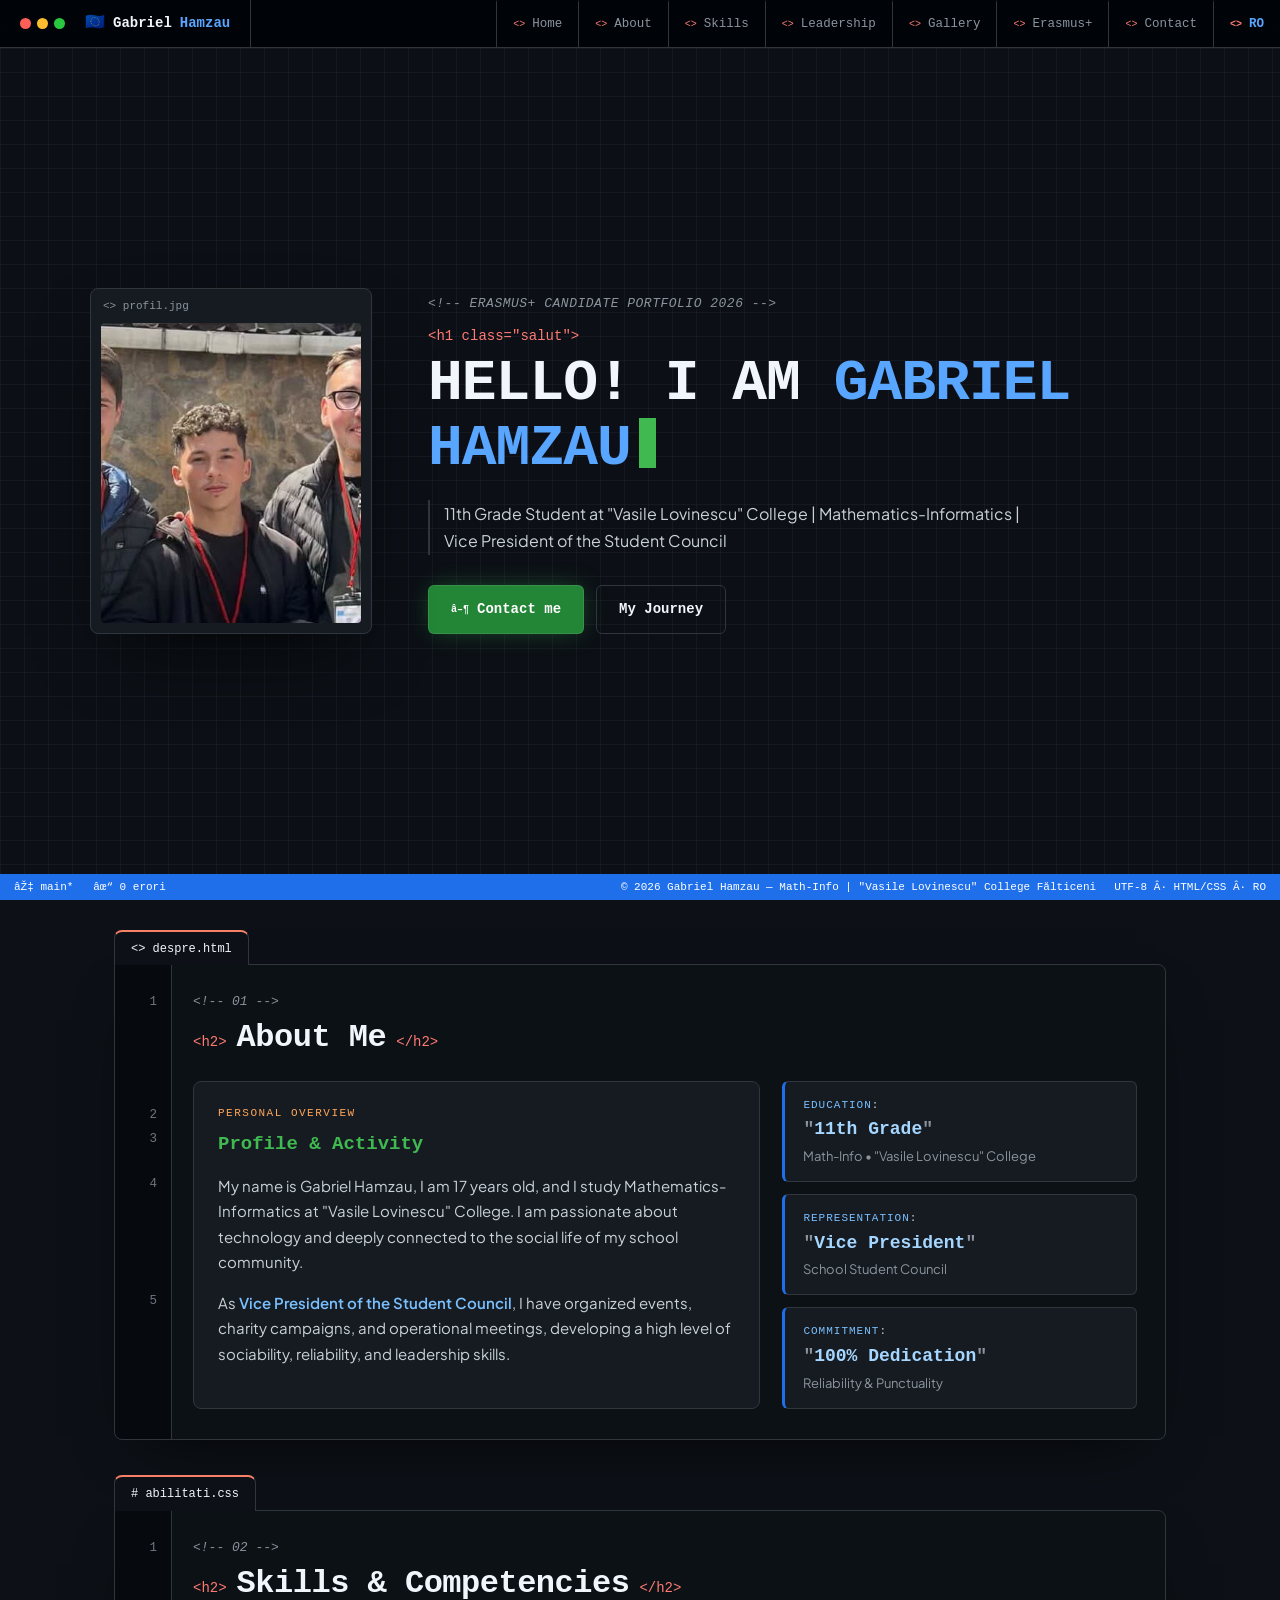
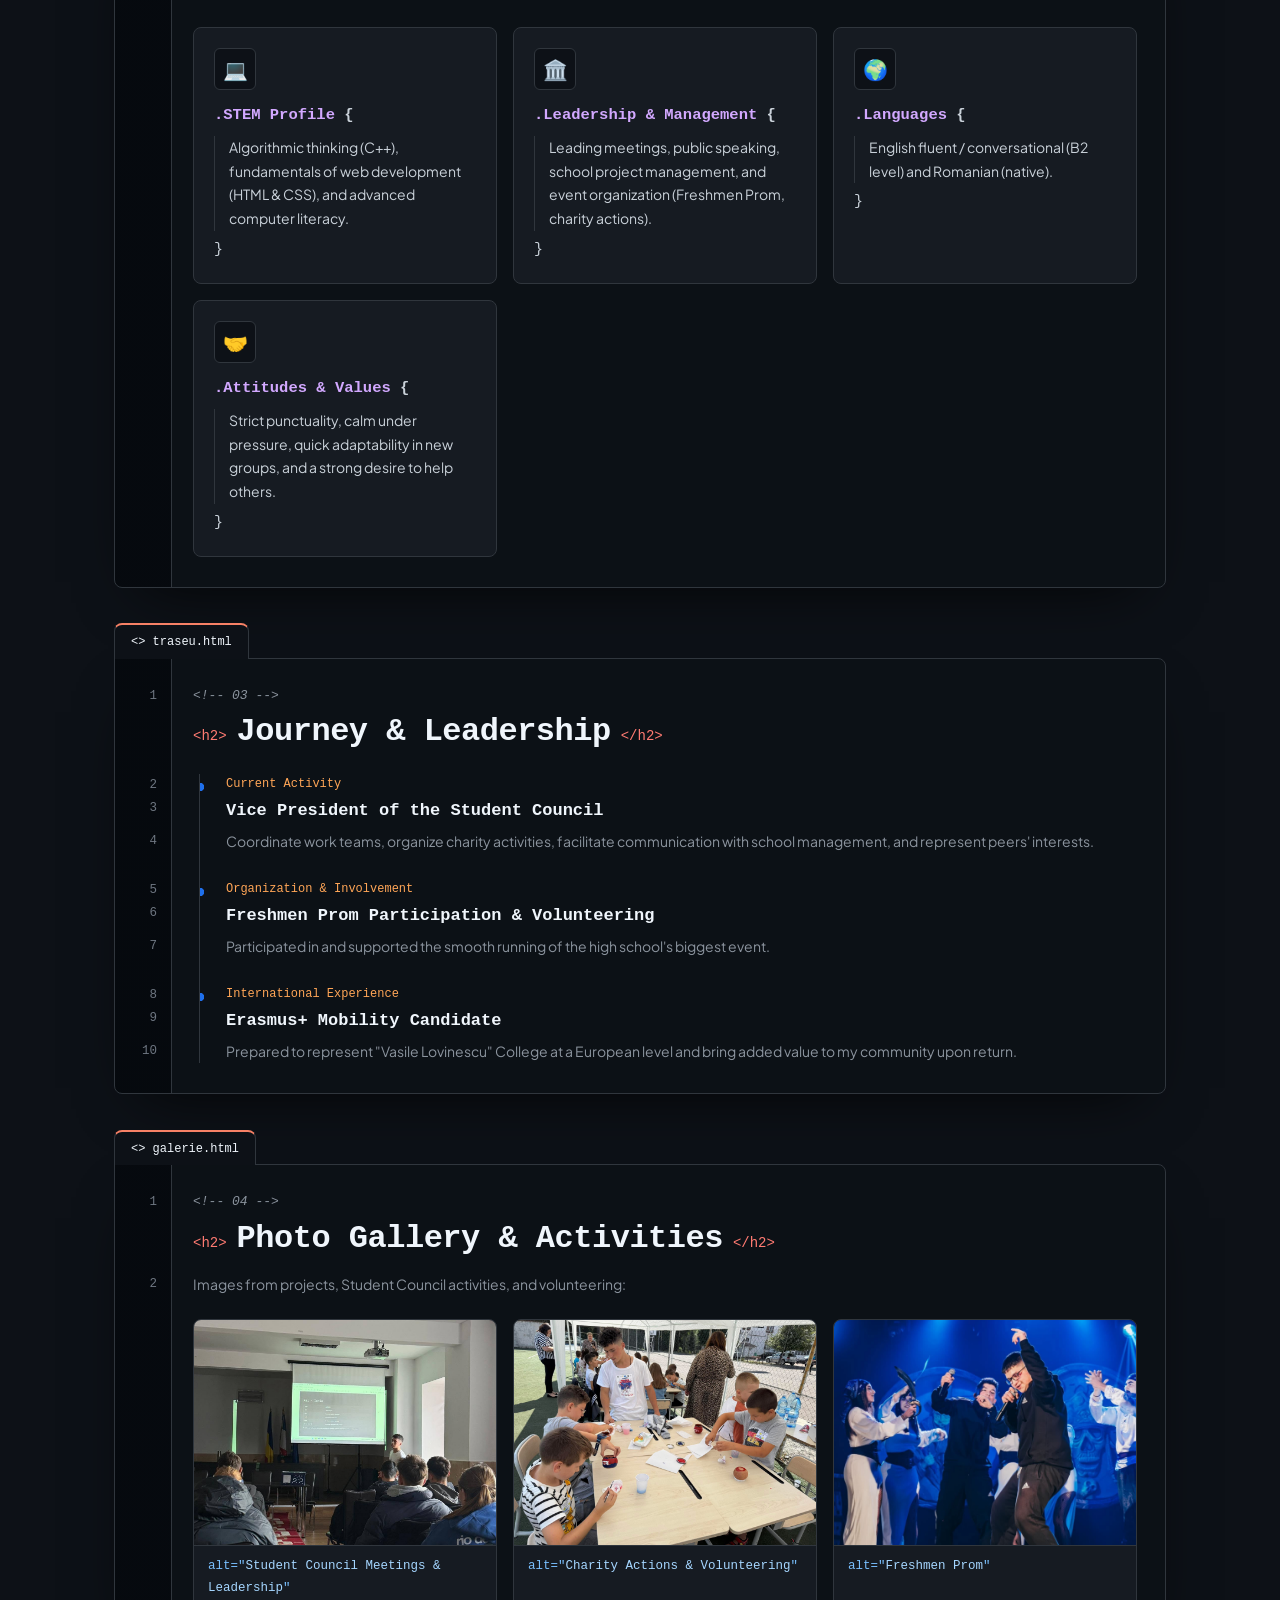
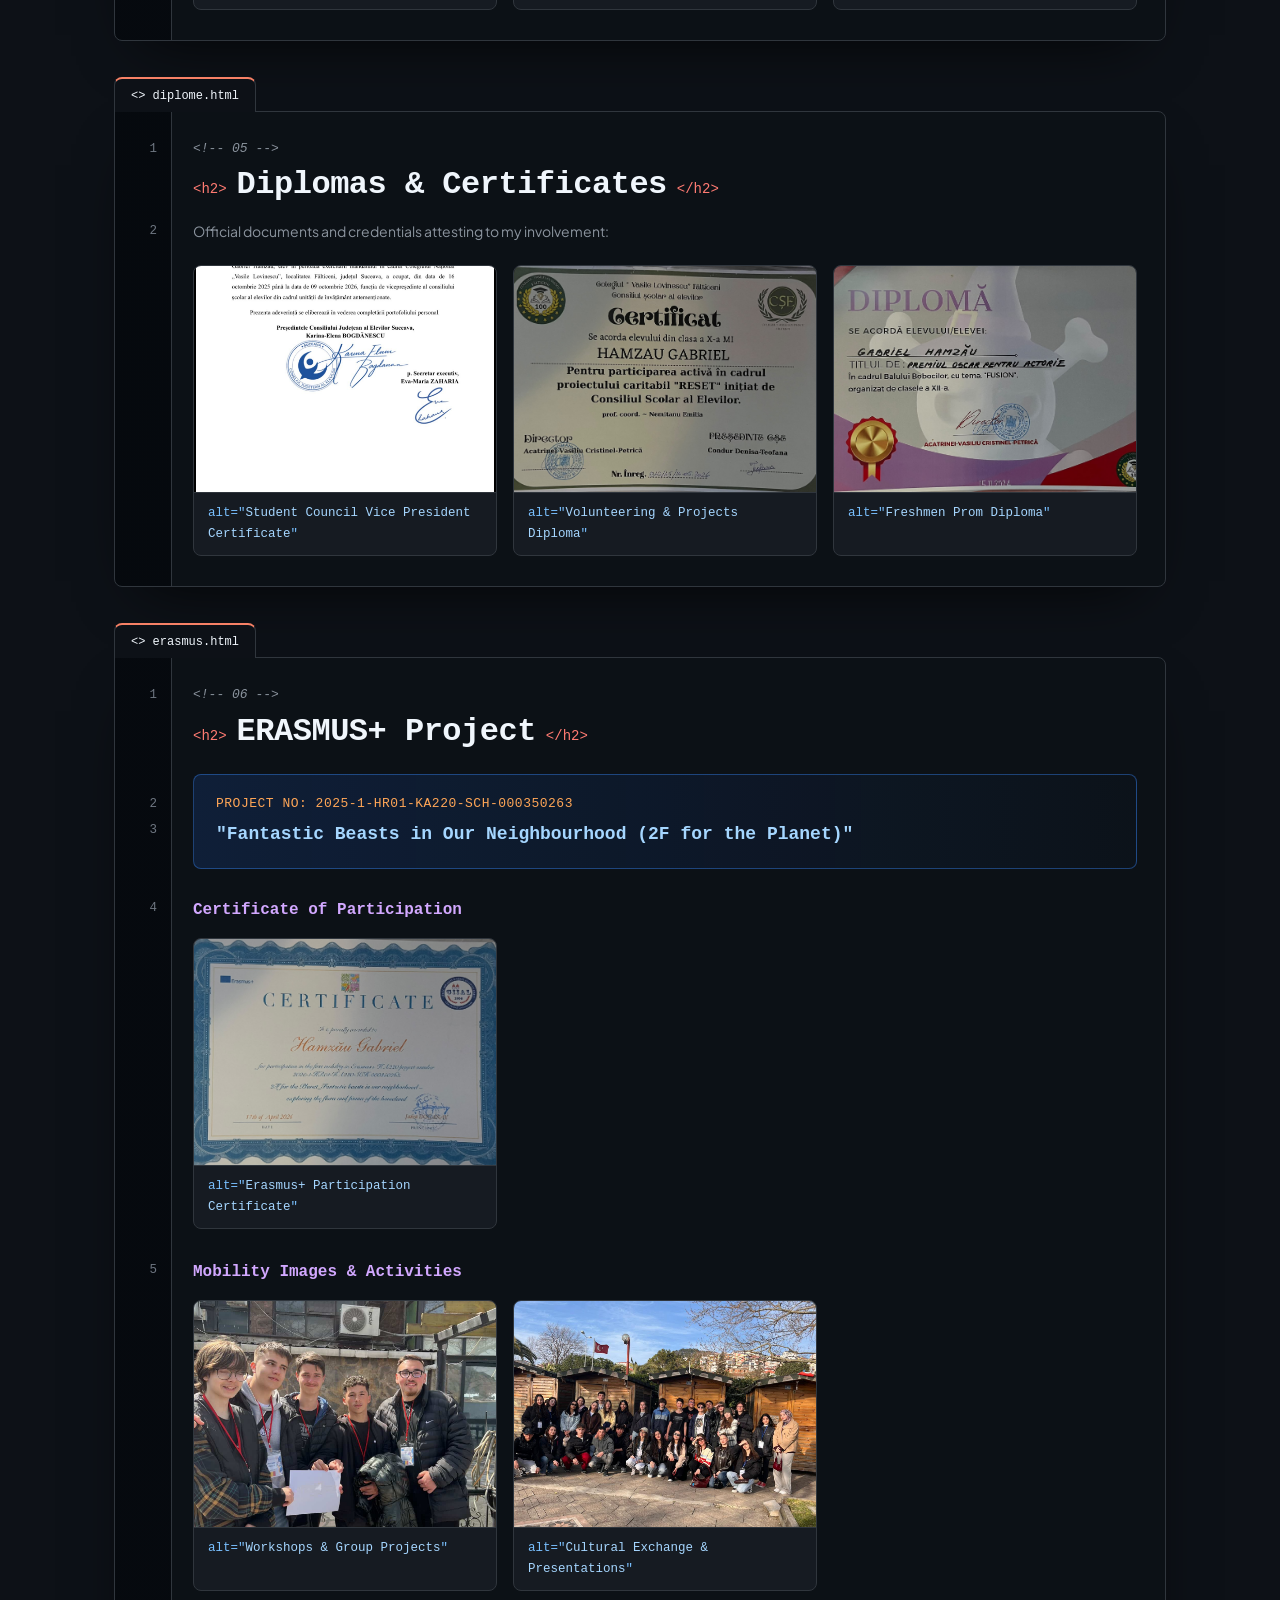
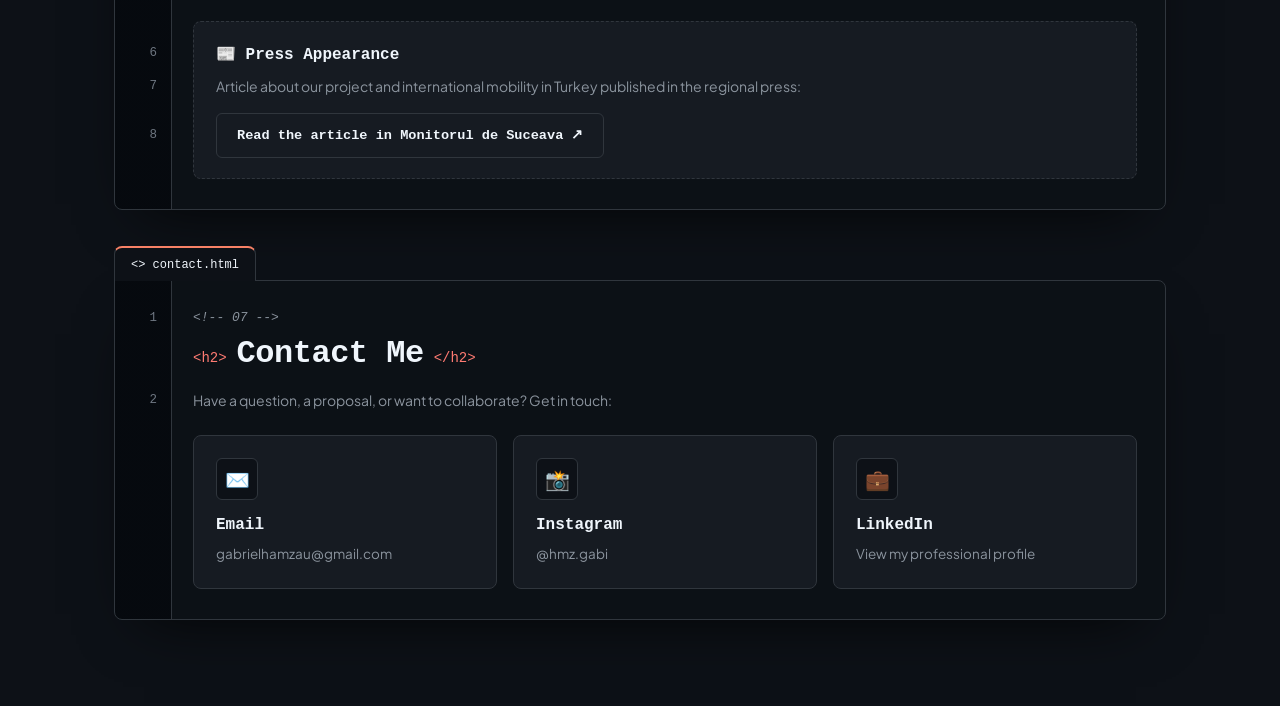
==== commit 8e44dec6: "Fix portfolio email and Instagram contact links Co-authored-by: Copilot App <223556219+Copilot@users" ====
--- a/index-en.html
+++ b/index-en.html
@@ -254,16 +254,16 @@
             <p class="subtitle-sec">Have a question, a proposal, or want to collaborate? Get in touch:</p>
             
             <div class="contact-grid">
-                <a href="mailto:contact@gabrielhamzau.ro" class="contact-card">
+                <a href="mailto:gabrielhamzau@gmail.com" class="contact-card">
                     <div class="contact-icon">✉️</div>
                     <h3>Email</h3>
                     <p>gabrielhamzau@gmail.com</p>
                 </a>
 
-                <a href="https://instagram.com" target="_blank" class="contact-card">
+                <a href="https://www.instagram.com/hmz.gabi/" target="_blank" rel="noopener noreferrer" class="contact-card">
                     <div class="contact-icon">📸</div>
                     <h3>Instagram</h3>
-                    <p>hmz.gabi</p>
+                    <p>@hmz.gabi</p>
                 </a>
 
                 <a href="https://linkedin.com" target="_blank" class="contact-card">
